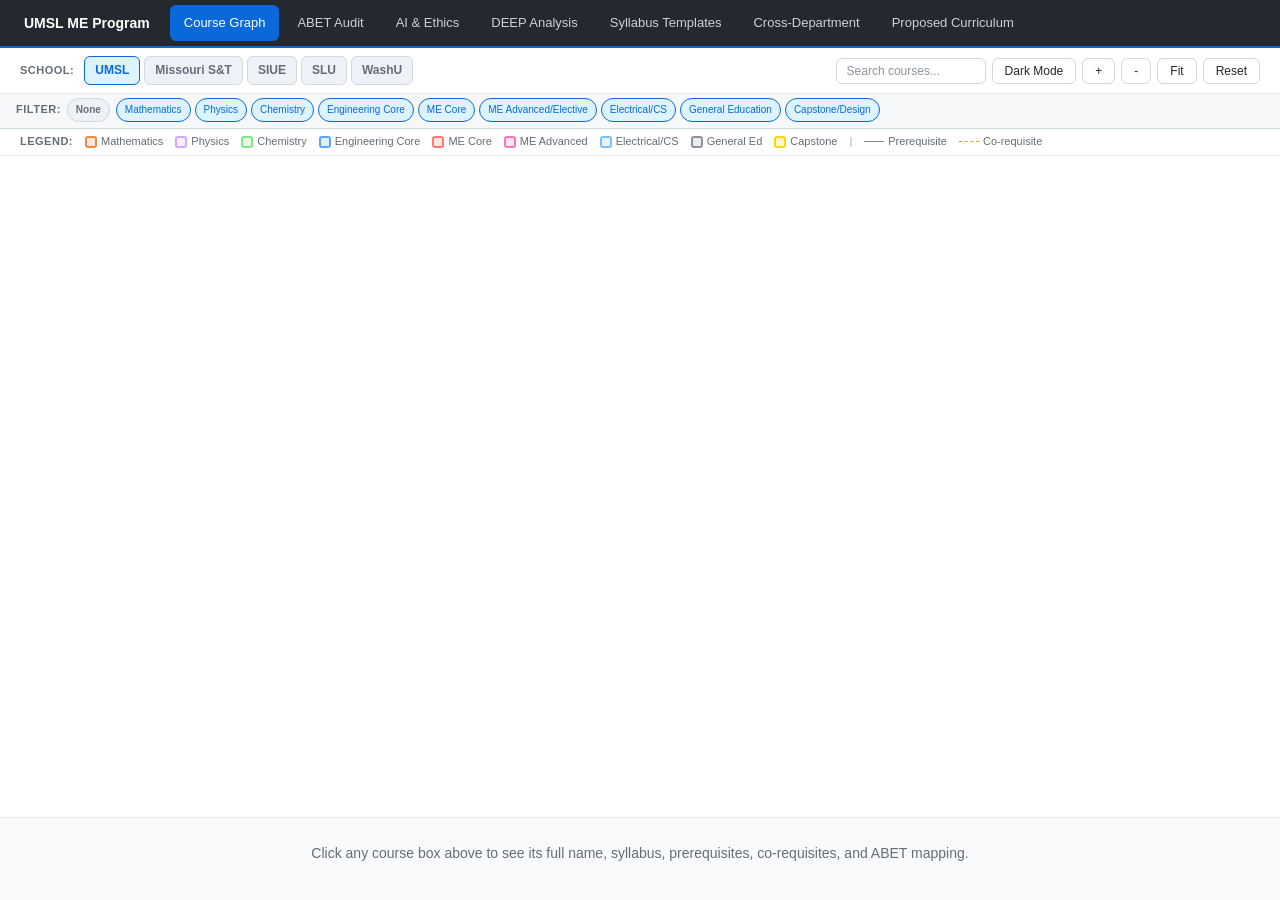
==== index.html @ 7958ac6a "Remove unused Gap filter chip from Course Graph The "Gap (Missing at UMSL)" category was defined in " ====
<!DOCTYPE html>
<html lang="en" class="light">
<head>
    <meta charset="UTF-8">
    <meta name="viewport" content="width=device-width, initial-scale=1.0">
    <title>ME Program Course Graph - UMSL Benchmarking</title>
    <link rel="stylesheet" href="nav.css">
    <script src="https://d3js.org/d3.v7.min.js"></script>
    <script src="nav.js"></script>
    <style>
        * { margin: 0; padding: 0; box-sizing: border-box; }
        body {
            font-family: -apple-system, BlinkMacSystemFont, 'Segoe UI', Roboto, sans-serif;
            background: #0f1117;
            color: #e1e4e8;
            overflow: hidden;
        }
        #app {
            display: flex;
            flex-direction: column;
            height: calc(100vh - 48px);
        }
        #toolbar {
            display: flex;
            align-items: center;
            gap: 12px;
            padding: 8px 20px;
            background: #ffffff;
            border-bottom: 1px solid #e5e7eb;
            flex-wrap: wrap;
            min-height: 44px;
        }
        #toolbar h3 {
            font-size: 11px;
            text-transform: uppercase;
            color: #656d76;
            letter-spacing: 0.5px;
            margin: 0;
        }
        #sidebar { display: none; }
        #sidebar h1 { display: none; }
        .sidebar-section { display: none; }
        .sidebar-section h3 {
            font-size: 12px;
            text-transform: uppercase;
            color: #8b949e;
            margin-bottom: 8px;
            letter-spacing: 0.5px;
        }
        .school-tabs {
            display: flex;
            gap: 4px;
            flex-wrap: wrap;
        }
        .school-tab {
            padding: 4px 10px;
            border-radius: 6px;
            cursor: pointer;
            font-size: 12px;
            font-weight: 600;
            border: 1px solid #d1d9e0;
            background: #ffffff;
            color: #656d76;
            transition: all 0.2s;
        }
        .school-tab:hover { border-color: #0969da; color: #1f2328; }
        .school-tab.active { background: #ddf4ff; border-color: #0969da; color: #0969da; }
        .legend-item {
            display: flex;
            align-items: center;
            gap: 8px;
            margin-bottom: 6px;
            font-size: 13px;
        }
        .legend-color {
            width: 14px;
            height: 14px;
            border-radius: 3px;
            flex-shrink: 0;
        }
        #course-detail {
            padding: 24px 32px;
            background: #f9fafb;
            border-top: 1px solid #e5e7eb;
            overflow-y: auto;
            max-height: 45vh;
            min-height: 0;
            transition: min-height 0.3s;
        }
        #course-detail.has-content {
            min-height: 200px;
            background: #ffffff;
            border-top: 2px solid #0969da;
        }
        #course-detail h2 {
            font-size: 20px;
            color: #0969da;
            margin-bottom: 4px;
        }
        #course-detail .course-title {
            font-size: 15px;
            color: #1f2328;
            margin-bottom: 12px;
        }
        .detail-label {
            font-size: 11px;
            text-transform: uppercase;
            color: #656d76;
            letter-spacing: 0.5px;
            margin-top: 12px;
            margin-bottom: 4px;
            font-weight: 600;
        }
        .detail-value {
            font-size: 13px;
            color: #1f2328;
        }
        .equiv-chip {
            display: inline-block;
            padding: 3px 8px;
            border-radius: 12px;
            font-size: 11px;
            margin: 2px;
            font-weight: 600;
        }
        .equiv-sandt { background: #1f6feb30; color: #58a6ff; border: 1px solid #1f6feb50; }
        .equiv-siue { background: #2ea04330; color: #3fb950; border: 1px solid #2ea04350; }
        .equiv-slu { background: #a371f730; color: #bc8cff; border: 1px solid #a371f750; }
        .equiv-washu { background: #e8580530; color: #b8430a; border: 1px solid #e8580550; }
        .gap-badge {
            display: inline-block;
            padding: 3px 8px;
            border-radius: 12px;
            font-size: 11px;
            font-weight: 600;
            background: #da363430; color: #f85149; border: 1px solid #da363450;
            margin: 2px;
        }
        #graph-container {
            flex: 1;
            position: relative;
            min-height: 300px;
        }
        svg { width: 100%; height: 100%; }
        .node rect {
            rx: 6;
            ry: 6;
            stroke-width: 2;
            cursor: pointer;
            transition: filter 0.2s;
        }
        .node:hover rect { filter: brightness(1.3); }
        .node.highlighted rect { filter: brightness(1.5); stroke-width: 3; }
        .node.dimmed { opacity: 0.15; }
        .node text {
            font-size: 10px;
            fill: #e1e4e8;
            pointer-events: none;
            font-weight: 600;
        }
        .node .course-name {
            font-size: 8px;
            fill: #8b949e;
            font-weight: 400;
        }
        .link {
            fill: none;
            stroke-width: 1;
            opacity: 0.4;
        }
        .link.highlighted { opacity: 0.9; stroke-width: 2; }
        .link.dimmed { opacity: 0.05; }
        .link.corequisite {
            stroke-dasharray: 6,4;
        }
        marker { fill: #c9d1d9; }
        .year-label {
            font-size: 14px;
            fill: #8b949e;
            font-weight: 700;
            text-transform: uppercase;
            letter-spacing: 1px;
        }
        .semester-label {
            font-size: 11px;
            fill: #6e7681;
            font-weight: 600;
        }
        .controls {
            position: absolute;
            top: 12px;
            right: 12px;
            display: flex;
            gap: 8px;
        }
        .ctrl-btn {
            padding: 5px 12px;
            background: #ffffff;
            border: 1px solid #d1d9e0;
            border-radius: 6px;
            color: #24292f;
            cursor: pointer;
            font-size: 12px;
            font-weight: 500;
            transition: all 0.15s;
        }
        .ctrl-btn:hover { border-color: #0969da; color: #0969da; background: #f6f8fa; }

        /* Light theme */
        body.light { background: #ffffff; color: #1f2328; }
        body.light #sidebar { background: #f6f8fa; border-right-color: #d1d9e0; }
        body.light #sidebar h1 { background: #eef1f5; border-bottom-color: #d1d9e0; }
        body.light .sidebar-section { border-bottom-color: #d1d9e0; }
        body.light .sidebar-section h3 { color: #656d76; }
        body.light .school-tab { background: #eef1f5; border-color: #d1d9e0; color: #656d76; }
        body.light .school-tab.active { background: #ddf4ff; border-color: #0969da; color: #0969da; }
        body.light .filter-chip { background: #eef1f5; border-color: #d1d9e0; color: #656d76; }
        body.light .filter-chip.active { background: #ddf4ff; border-color: #0969da; color: #0969da; }
        body.light #search-input { background: #ffffff; border-color: #d1d9e0; color: #1f2328; }
        body.light .ctrl-btn { background: #ffffff; border-color: #d1d9e0; color: #24292f; }
        body.light .legend-item { color: #1f2328; }
        body.light #course-detail h2 { color: #0969da; }
        body.light .detail-value { color: #1f2328; }
        body.light .detail-label { color: #656d76; }
        body.light #graph-container { background: #ffffff; }
        body.light .node text { fill: #1f2328; }
        body.light .node .course-name { fill: #656d76; }
        body.light .year-label { fill: #656d76; }
        body.light .semester-label { fill: #8c959f; }
        .filter-chips {
            display: flex;
            flex-wrap: wrap;
            gap: 4px;
        }
        .filter-chip {
            padding: 3px 8px;
            border-radius: 12px;
            font-size: 10px;
            cursor: pointer;
            border: 1px solid #d1d9e0;
            background: #ffffff;
            color: #656d76;
            transition: all 0.2s;
        }
        .filter-chip:hover { border-color: #0969da; }
        .filter-chip.active { background: #ddf4ff; border-color: #0969da; color: #0969da; }
        .stats-bar {
            display: flex;
            gap: 12px;
            font-size: 12px;
            color: #656d76;
        }
        .stats-bar span { color: #0969da; font-weight: 600; }
        #search-input {
            padding: 5px 10px;
            background: #ffffff;
            border: 1px solid #d1d9e0;
            border-radius: 6px;
            color: #1f2328;
            font-size: 12px;
            outline: none;
        }
        #search-input:focus { border-color: #0969da; }
        #search-input::placeholder { color: #8c959f; }
        .no-select { user-select: none; }
    </style>
</head>
<body class="light">
<script>createNav('graph');</script>
<div id="app">
    <!-- Toolbar row 1: School selector + stats + controls -->
    <div id="toolbar" style="justify-content:space-between;">
        <div style="display:flex; align-items:center; gap:10px;">
            <h3>School:</h3>
            <div class="school-tabs" id="school-tabs">
                <div class="school-tab active" data-school="umsl">UMSL</div>
                <div class="school-tab" data-school="mst">Missouri S&T</div>
                <div class="school-tab" data-school="siue">SIUE</div>
                <div class="school-tab" data-school="slu">SLU</div>
                <div class="school-tab" data-school="washu">WashU</div>
            </div>
            <div class="stats-bar" id="stats-bar" style="margin-left:8px;"></div>
        </div>
        <div style="display:flex; align-items:center; gap:6px;">
            <input type="text" id="search-input" placeholder="Search courses..." style="width:150px;">
            <button class="ctrl-btn" id="btn-theme">Dark Mode</button>
            <button class="ctrl-btn" id="btn-zoom-in">+</button>
            <button class="ctrl-btn" id="btn-zoom-out">-</button>
            <button class="ctrl-btn" id="btn-fit">Fit</button>
            <button class="ctrl-btn" id="btn-reset">Reset</button>
        </div>
    </div>
    <!-- Toolbar row 2: Filters -->
    <div id="toolbar-filters" style="display:flex; align-items:center; gap:6px; padding:4px 16px 6px; background:#f6f8fa; border-bottom:1px solid #d1d9e0; flex-wrap:wrap;">
        <h3 style="font-size:11px; text-transform:uppercase; color:#656d76; letter-spacing:0.5px; margin:0;">Filter:</h3>
        <div class="filter-chip" id="btn-toggle-filters" style="font-weight:700; cursor:pointer;">All</div>
        <div class="filter-chips" id="filter-chips"></div>
    </div>
    <!-- Color Legend -->
    <div id="color-legend" style="display:flex; align-items:center; gap:12px; padding:4px 20px; background:#ffffff; border-bottom:1px solid #e5e7eb; flex-wrap:wrap; font-size:11px; color:#656d76;">
        <span style="font-weight:600; text-transform:uppercase; letter-spacing:0.5px;">Legend:</span>
        <span style="display:flex; align-items:center; gap:4px;"><span style="width:12px; height:12px; border-radius:3px; background:#f0883e30; border:2px solid #f0883e;"></span> Mathematics</span>
        <span style="display:flex; align-items:center; gap:4px;"><span style="width:12px; height:12px; border-radius:3px; background:#d2a8ff30; border:2px solid #d2a8ff;"></span> Physics</span>
        <span style="display:flex; align-items:center; gap:4px;"><span style="width:12px; height:12px; border-radius:3px; background:#7ee78730; border:2px solid #7ee787;"></span> Chemistry</span>
        <span style="display:flex; align-items:center; gap:4px;"><span style="width:12px; height:12px; border-radius:3px; background:#58a6ff30; border:2px solid #58a6ff;"></span> Engineering Core</span>
        <span style="display:flex; align-items:center; gap:4px;"><span style="width:12px; height:12px; border-radius:3px; background:#ff7b7230; border:2px solid #ff7b72;"></span> ME Core</span>
        <span style="display:flex; align-items:center; gap:4px;"><span style="width:12px; height:12px; border-radius:3px; background:#f778ba30; border:2px solid #f778ba;"></span> ME Advanced</span>
        <span style="display:flex; align-items:center; gap:4px;"><span style="width:12px; height:12px; border-radius:3px; background:#79c0ff30; border:2px solid #79c0ff;"></span> Electrical/CS</span>
        <span style="display:flex; align-items:center; gap:4px;"><span style="width:12px; height:12px; border-radius:3px; background:#8b949e30; border:2px solid #8b949e;"></span> General Ed</span>
        <span style="display:flex; align-items:center; gap:4px;"><span style="width:12px; height:12px; border-radius:3px; background:#ffd70030; border:2px solid #ffd700;"></span> Capstone</span>
        <span style="color:#aaa;">|</span>
        <span style="display:flex; align-items:center; gap:4px;"><span style="width:20px; height:0; border-top:1.5px solid #888;"></span> Prerequisite</span>
        <span style="display:flex; align-items:center; gap:4px;"><span style="width:20px; height:0; border-top:1.5px dashed #d4a017;"></span> Co-requisite</span>
    </div>
    <!-- Graph area -->
    <div id="graph-container">
        <svg id="graph"></svg>
    </div>
    <!-- Course detail panel (below graph) -->
    <div id="course-detail">
        <p style="color:#656d76; font-size:14px; text-align:center;">Click any course box above to see its full name, syllabus, prerequisites, co-requisites, and ABET mapping.</p>
    </div>
</div>
<!-- Hidden elements for JS compatibility -->
<div id="sidebar" style="display:none;"><div id="legend"></div></div>

<script>
// ============================================================
// DATA: All four school curricula
// ============================================================

const CATEGORIES = {
    math: { label: "Mathematics", color: "#f0883e" },
    physics: { label: "Physics", color: "#d2a8ff" },
    chemistry: { label: "Chemistry", color: "#7ee787" },
    engr_core: { label: "Engineering Core", color: "#58a6ff" },
    me_core: { label: "ME Core", color: "#ff7b72" },
    me_advanced: { label: "ME Advanced/Elective", color: "#f778ba" },
    electrical: { label: "Electrical/CS", color: "#79c0ff" },
    gen_ed: { label: "General Education", color: "#8b949e" },
    capstone: { label: "Capstone/Design", color: "#ffd700" },
};

const schools = {
    umsl: {
        name: "UMSL",
        fullName: "University of Missouri - St. Louis",
        totalCredits: 125,
        courses: [
            // Year 1 Fall
            { id: "ENGL1100", label: "ENGL 1100", name: "First-Year Writing", credits: 3, cat: "gen_ed", sem: 1, prereqs: [], coreqs: [] },
            { id: "ENGR1414", label: "ENGR 1414", name: "Elementary Engineering Design", credits: 2, cat: "engr_core", sem: 1, prereqs: [], coreqs: [] },
            { id: "MATH1800", label: "MATH 1800", name: "Calculus I", credits: 5, cat: "math", sem: 1, prereqs: [], coreqs: [] },
            { id: "CHEM_ENG", label: "CHEM", name: "General Chemistry for Engineering", credits: 4, cat: "chemistry", sem: 1, prereqs: [], coreqs: [] },
            { id: "INTDSC1003", label: "INTDSC 1003", name: "First Year Experience", credits: 1, cat: "gen_ed", sem: 1, prereqs: [], coreqs: [] },
            // Year 1 Spring
            { id: "MATH1900", label: "MATH 1900", name: "Calculus II", credits: 5, cat: "math", sem: 2, prereqs: ["MATH1800"], coreqs: [] },
            { id: "MENG1204", label: "MENG 1204", name: "ME 3D Design (CAD)", credits: 2, cat: "me_core", sem: 2, prereqs: [], coreqs: [] },
            { id: "PHYS2111", label: "PHYS 2111/L", name: "Physics I: Mechanics & Heat", credits: 5, cat: "physics", sem: 2, prereqs: ["MATH1800"], coreqs: [] },
            { id: "GE_HIST", label: "Core Hist/Gov", name: "American History & Government", credits: 3, cat: "gen_ed", sem: 2, prereqs: [], coreqs: [] },
            // Year 2 Fall
            { id: "EENG2310", label: "EENG 2310", name: "Circuit Analysis I", credits: 3, cat: "electrical", sem: 3, prereqs: ["PHYS2112","MATH2000"], coreqs: [] },
            { id: "ENGR2310", label: "ENGR 2310", name: "Statics", credits: 3, cat: "engr_core", sem: 3, prereqs: ["MATH1900","PHYS2111"], coreqs: [] },
            { id: "MATH2000", label: "MATH 2000", name: "Calculus III", credits: 5, cat: "math", sem: 3, prereqs: ["MATH1900"], coreqs: [] },
            { id: "PHYS2112", label: "PHYS 2112/L", name: "Physics II: E&M, Optics", credits: 5, cat: "physics", sem: 3, prereqs: ["PHYS2111","MATH1900"], coreqs: [] },
            // Year 2 Spring
            { id: "ENGR2320", label: "ENGR 2320", name: "Dynamics", credits: 3, cat: "engr_core", sem: 4, prereqs: ["ENGR2310"], coreqs: ["MATH2000"] },
            { id: "ENGR2332", label: "ENGR 2332", name: "Mechanics of Materials", credits: 3, cat: "engr_core", sem: 4, prereqs: ["ENGR2310"], coreqs: [] },
            { id: "ENGR2330", label: "ENGR 2330", name: "Intro to Thermodynamics", credits: 3, cat: "engr_core", sem: 4, prereqs: ["MATH1900","PHYS2112"], coreqs: [] },
            { id: "CMPSCI1250", label: "CMP SCI 1250", name: "Intro to Computing", credits: 3, cat: "electrical", sem: 4, prereqs: [], coreqs: [] },
            { id: "MATH2020", label: "MATH 2020", name: "Differential Equations", credits: 3, cat: "math", sem: 4, prereqs: ["MATH2000"], coreqs: [] },
            // Year 3 Fall
            { id: "MENG3370", label: "MENG 3370/L", name: "Fluid Mechanics + Lab", credits: 4, cat: "me_core", sem: 5, prereqs: ["MATH2020","ENGR2320","ENGR2330"], coreqs: [] },
            { id: "MENG3330", label: "MENG 3330", name: "Instrumentation & Measurement", credits: 3, cat: "me_core", sem: 5, prereqs: ["EENG2310"], coreqs: [] },
            { id: "ENGR3300", label: "ENGR 3300", name: "Applied Thermodynamics", credits: 3, cat: "me_core", sem: 5, prereqs: ["ENGR2330"], coreqs: [] },
            { id: "ENGL3130", label: "ENGL 3130", name: "Technical Writing", credits: 3, cat: "gen_ed", sem: 5, prereqs: ["ENGL1100"], coreqs: [] },
            { id: "PHIL2259", label: "PHIL 2259", name: "Engineering Ethics", credits: 3, cat: "gen_ed", sem: 5, prereqs: [], coreqs: [] },
            // Year 3 Spring
            { id: "MENG3340", label: "MENG 3340", name: "Properties of Material & Testing", credits: 3, cat: "me_core", sem: 6, prereqs: ["ENGR2332"], coreqs: [] },
            { id: "MENG3350", label: "MENG 3350/L", name: "System Dynamics & Control + Lab", credits: 4, cat: "me_core", sem: 6, prereqs: ["MATH2020","ENGR2320","CMPSCI1250"], coreqs: [] },
            { id: "MENG3360", label: "MENG 3360", name: "Machine Design & Manufacturing", credits: 3, cat: "me_core", sem: 6, prereqs: ["ENGR2332"], coreqs: ["MENG3340"] },
            { id: "MENG3380", label: "MENG 3380/L", name: "Heat Transfer + Lab", credits: 4, cat: "me_core", sem: 6, prereqs: ["MATH2020","MENG3370"], coreqs: [] },
            { id: "MENG3390", label: "MENG 3390", name: "Product Dev. & Prototyping Lab", credits: 1, cat: "me_core", sem: 6, prereqs: ["ENGR2332"], coreqs: [] },
            { id: "GE_SS1", label: "Explore SS", name: "Social Sciences (Global)", credits: 3, cat: "gen_ed", sem: 6, prereqs: [], coreqs: [] },
            // Year 4 Fall
            { id: "MENG4440", label: "MENG 4440", name: "Intro to Composite Materials", credits: 3, cat: "me_advanced", sem: 7, prereqs: ["MENG3340"], coreqs: [] },
            { id: "MENG4980", label: "MENG 4980", name: "Senior Design I (Capstone)", credits: 2, cat: "capstone", sem: 7, prereqs: ["MENG3360","MENG3380"], coreqs: [] },
            { id: "ENGR4400", label: "ENGR 4400", name: "FE Exam Review", credits: 1, cat: "engr_core", sem: 7, prereqs: [], coreqs: [] },
            { id: "ENGR2022", label: "ENGR 2022", name: "Engineering Economics & PM", credits: 3, cat: "engr_core", sem: 7, prereqs: [], coreqs: [] },
            { id: "GE_HFA1", label: "Explore HFA", name: "Humanities & Fine Arts", credits: 3, cat: "gen_ed", sem: 7, prereqs: [], coreqs: [] },
            { id: "GE_COMM", label: "Core Comm", name: "Communication Proficiency", credits: 3, cat: "gen_ed", sem: 7, prereqs: [], coreqs: [] },
            // Year 4 Spring
            { id: "MENG4990", label: "MENG 4990", name: "Senior Design II (Capstone)", credits: 2, cat: "capstone", sem: 8, prereqs: ["MENG4980"], coreqs: [] },
            { id: "MENG4490", label: "MENG 4490", name: "Advanced Manufacturing", credits: 3, cat: "me_advanced", sem: 8, prereqs: ["MENG3390"], coreqs: [] },
            { id: "MENG4450", label: "MENG 4450", name: "Computational Fluid Dynamics", credits: 3, cat: "me_advanced", sem: 8, prereqs: ["MENG3370","MENG3380"], coreqs: [] },
            { id: "MENG4460", label: "MENG 4460", name: "Renewable Energy Systems Lab", credits: 1, cat: "me_advanced", sem: 8, prereqs: ["MENG3370"], coreqs: [] },
            { id: "GE_SS2", label: "Explore SS", name: "Social Sciences", credits: 3, cat: "gen_ed", sem: 8, prereqs: [], coreqs: [] },
            { id: "GE_HFA2", label: "Explore HFA", name: "Humanities & Fine Arts", credits: 3, cat: "gen_ed", sem: 8, prereqs: [], coreqs: [] },
            // Stats elective
            { id: "MATH1320", label: "MATH 1320", name: "Intro to Probability & Statistics", credits: 3, cat: "math", sem: 3, prereqs: [], coreqs: [] },
        ],
        equivalents: {}
    },
    mst: {
        name: "Missouri S&T",
        fullName: "Missouri University of Science and Technology",
        totalCredits: 128,
        courses: [
            // Year 1 Fall
            { id: "FRENG1100", label: "FR ENG 1100", name: "Freshman Engineering", credits: 1, cat: "engr_core", sem: 1, prereqs: [], coreqs: [] },
            { id: "CHEM1305", label: "CHEM 1305", name: "General Chemistry", credits: 4, cat: "chemistry", sem: 1, prereqs: [], coreqs: [] },
            { id: "ENGLISH1120", label: "ENGLISH 1120", name: "Composition I", credits: 3, cat: "gen_ed", sem: 1, prereqs: [], coreqs: [] },
            { id: "HIST_SS", label: "HIST/POLSCI", name: "History or Pol Sci", credits: 3, cat: "gen_ed", sem: 1, prereqs: [], coreqs: [] },
            { id: "MATH1214", label: "MATH 1214", name: "Calculus I", credits: 4, cat: "math", sem: 1, prereqs: [], coreqs: [] },
            { id: "GE_ELEC1", label: "Gen Ed", name: "General Education Elective", credits: 3, cat: "gen_ed", sem: 1, prereqs: [], coreqs: [] },
            // Year 1 Spring
            { id: "ME1720", label: "MECH ENG 1720", name: "Intro to Engineering Design", credits: 3, cat: "engr_core", sem: 2, prereqs: [], coreqs: [] },
            { id: "PHYS1135", label: "PHYSICS 1135", name: "Engineering Physics I", credits: 4, cat: "physics", sem: 2, prereqs: ["MATH1214"], coreqs: [] },
            { id: "MATH1215", label: "MATH 1215", name: "Calculus II", credits: 4, cat: "math", sem: 2, prereqs: ["MATH1214"], coreqs: [] },
            { id: "CHEM1319", label: "CHEM 1319", name: "Engineering Chemistry Lab", credits: 1, cat: "chemistry", sem: 2, prereqs: ["CHEM1305"], coreqs: [] },
            { id: "GE_ELEC2", label: "Gen Ed", name: "General Education Elective", credits: 3, cat: "gen_ed", sem: 2, prereqs: [], coreqs: [] },
            // Year 2 Fall
            { id: "MATH2222", label: "MATH 2222", name: "Calculus III", credits: 4, cat: "math", sem: 3, prereqs: ["MATH1215"], coreqs: [] },
            { id: "CIVENG2200", label: "CIV ENG 2200", name: "Statics", credits: 3, cat: "engr_core", sem: 3, prereqs: ["PHYS1135"], coreqs: ["MATH2222"] },
            { id: "PHYS2135", label: "PHYSICS 2135", name: "Engineering Physics II", credits: 4, cat: "physics", sem: 3, prereqs: ["PHYS1135","MATH1215"], coreqs: [] },
            { id: "ME2653", label: "MECH ENG 2653", name: "Intro to Manufacturing", credits: 3, cat: "me_core", sem: 3, prereqs: ["ME1720","PHYS1135"], coreqs: ["ME1761"] },
            { id: "ME1761", label: "MECH ENG 1761", name: "Intro to CAD", credits: 1, cat: "me_core", sem: 3, prereqs: ["ME1720","MATH1214"], coreqs: [] },
            // Year 2 Spring
            { id: "ME2761", label: "MECH ENG 2761", name: "Intro to Mechanical Design", credits: 2, cat: "me_core", sem: 4, prereqs: ["ME1720","ME1761","ME2653"], coreqs: ["CIVENG2200"] },
            { id: "ME2519", label: "MECH ENG 2519", name: "Thermodynamics", credits: 3, cat: "me_core", sem: 4, prereqs: ["MATH1214","MATH1215","MATH2222","PHYS1135"], coreqs: [] },
            { id: "ME2360", label: "MECH ENG 2360", name: "Dynamics", credits: 3, cat: "engr_core", sem: 4, prereqs: ["CIVENG2200","MATH2222"], coreqs: [] },
            { id: "MATH3304", label: "MATH 3304", name: "Differential Equations", credits: 3, cat: "math", sem: 4, prereqs: ["MATH2222"], coreqs: [] },
            { id: "METENG2110", label: "MET ENG 2110", name: "Materials Science", credits: 3, cat: "me_core", sem: 4, prereqs: ["CHEM1305","PHYS1135"], coreqs: [] },
            { id: "PROG_ELEC", label: "CS Elective", name: "Programming Elective", credits: 3, cat: "electrical", sem: 4, prereqs: [], coreqs: [] },
            // Year 3 Fall
            { id: "ME3313", label: "MECH ENG 3313", name: "Machine Dynamics", credits: 3, cat: "me_core", sem: 5, prereqs: ["PROG_ELEC","ME2360"], coreqs: [] },
            { id: "ME3521", label: "MECH ENG 3521", name: "Applied Thermodynamics", credits: 3, cat: "me_core", sem: 5, prereqs: ["ME2519"], coreqs: [] },
            { id: "ELECENG2800", label: "ELEC ENG 2800", name: "Electrical Circuits", credits: 3, cat: "electrical", sem: 5, prereqs: ["PHYS2135","MATH2222"], coreqs: [] },
            { id: "CIVENG2210", label: "CIV ENG 2210", name: "Stress Analysis", credits: 3, cat: "engr_core", sem: 5, prereqs: ["CIVENG2200","MATH2222"], coreqs: [] },
            { id: "CIVENG2211", label: "CIV ENG 2211", name: "Stress Analysis Lab", credits: 1, cat: "engr_core", sem: 5, prereqs: ["CIVENG2200"], coreqs: ["CIVENG2210"] },
            { id: "ADV_MATH", label: "Adv Math/Stat", name: "Advanced Math/Stat Elective", credits: 3, cat: "math", sem: 5, prereqs: [], coreqs: [] },
            // Year 3 Spring
            { id: "ME3411", label: "MECH ENG 3411", name: "Modeling & Analysis Dynamic Systems", credits: 3, cat: "me_core", sem: 6, prereqs: ["PROG_ELEC","ME2360","MATH3304","PHYS2135"], coreqs: [] },
            { id: "ME3131", label: "MECH ENG 3131", name: "Thermofluid Mechanics I", credits: 3, cat: "me_core", sem: 6, prereqs: ["ME2519"], coreqs: [] },
            { id: "ME4840", label: "MECH ENG 4840", name: "Mechanical Instrumentation", credits: 2, cat: "me_core", sem: 6, prereqs: ["MATH3304","ME2519","PHYS2135"], coreqs: [] },
            { id: "ME3708", label: "MECH ENG 3708", name: "Machine Design I", credits: 3, cat: "me_core", sem: 6, prereqs: ["ME2653","METENG2110","CIVENG2210"], coreqs: ["ME2761"] },
            { id: "ME3525", label: "MECH ENG 3525", name: "Heat Transfer", credits: 3, cat: "me_core", sem: 6, prereqs: ["PROG_ELEC","MATH3304","ME2519"], coreqs: [] },
            { id: "COMM_ELEC", label: "Comm Elective", name: "Communication Elective", credits: 3, cat: "gen_ed", sem: 6, prereqs: [], coreqs: [] },
            // Year 4 Fall
            { id: "ME4842", label: "MECH ENG 4842", name: "ME Systems Lab", credits: 2, cat: "me_core", sem: 7, prereqs: ["ME4840","ME3521","ME3131","ME3525","ME3313"], coreqs: [] },
            { id: "ME4479", label: "MECH ENG 4479", name: "Automatic Control", credits: 3, cat: "me_core", sem: 7, prereqs: ["ME3411"], coreqs: [] },
            { id: "ME4761", label: "MECH ENG 4761", name: "Engineering Design (Capstone)", credits: 3, cat: "capstone", sem: 7, prereqs: [], coreqs: ["ME3708","ME3525","ME3131","ME4479"] },
            { id: "TECH_ELEC1", label: "Tech Elec", name: "ME Technical Elective", credits: 3, cat: "me_advanced", sem: 7, prereqs: [], coreqs: [] },
            { id: "TECH_ELEC2", label: "Tech Elec", name: "Technical Elective", credits: 3, cat: "me_advanced", sem: 7, prereqs: [], coreqs: [] },
            { id: "GE_ELEC3", label: "Gen Ed", name: "General Education Elective", credits: 3, cat: "gen_ed", sem: 7, prereqs: [], coreqs: [] },
            // Year 4 Spring
            { id: "ENGMGT1100", label: "ENG MGT 1100", name: "Practical Concepts for Mgrs", credits: 1, cat: "engr_core", sem: 8, prereqs: [], coreqs: [] },
            { id: "ENGMGT1210", label: "ENG MGT 1210", name: "Engineering Management", credits: 2, cat: "engr_core", sem: 8, prereqs: [], coreqs: [] },
            { id: "ME4480", label: "MECH ENG 4480", name: "Control System Lab", credits: 1, cat: "me_core", sem: 8, prereqs: [], coreqs: ["ME4479"] },
            { id: "TECH_ELEC3", label: "5000-level Elec", name: "5000-level ME Elective", credits: 3, cat: "me_advanced", sem: 8, prereqs: [], coreqs: [] },
            { id: "BREADTH_ELEC", label: "Breadth Elec", name: "Breadth Elective", credits: 3, cat: "gen_ed", sem: 8, prereqs: [], coreqs: [] },
            { id: "GE_ELEC4", label: "Gen Ed", name: "General Education Elective", credits: 3, cat: "gen_ed", sem: 8, prereqs: [], coreqs: [] },
        ],
        equivalents: {}
    },
    siue: {
        name: "SIUE",
        fullName: "Southern Illinois University Edwardsville",
        totalCredits: 129,
        courses: [
            // Year 1 Fall
            { id: "IE106", label: "IE 106", name: "Engineering Problem Solving", credits: 3, cat: "engr_core", sem: 1, prereqs: [], coreqs: [] },
            { id: "CHEM131", label: "CHEM 131/135", name: "Engineering Chemistry + Lab", credits: 4, cat: "chemistry", sem: 1, prereqs: [], coreqs: [] },
            { id: "ENG101", label: "ENG 101", name: "English Composition I", credits: 3, cat: "gen_ed", sem: 1, prereqs: [], coreqs: [] },
            { id: "MATH150", label: "MATH 150", name: "Calculus I", credits: 5, cat: "math", sem: 1, prereqs: [], coreqs: [] },
            { id: "FST101", label: "FST 101", name: "Succeeding at SIUE", credits: 1, cat: "gen_ed", sem: 1, prereqs: [], coreqs: [] },
            // Year 1 Spring
            { id: "ENG102", label: "ENG 102", name: "English Composition II", credits: 3, cat: "gen_ed", sem: 2, prereqs: ["ENG101"], coreqs: [] },
            { id: "ACS103", label: "ACS 103", name: "Interpersonal Communications", credits: 3, cat: "gen_ed", sem: 2, prereqs: [], coreqs: [] },
            { id: "MATH152", label: "MATH 152", name: "Calculus II", credits: 5, cat: "math", sem: 2, prereqs: ["MATH150"], coreqs: [] },
            { id: "PHYS141", label: "PHYS 141/151L", name: "Physics I + Lab", credits: 4, cat: "physics", sem: 2, prereqs: ["MATH150"], coreqs: [] },
            // Year 2 Fall
            { id: "CE204", label: "CE 204", name: "Engineering Graphics & CAD", credits: 3, cat: "engr_core", sem: 3, prereqs: ["IE106"], coreqs: [] },
            { id: "CE240", label: "CE 240", name: "Statics", credits: 3, cat: "engr_core", sem: 3, prereqs: ["PHYS141","MATH152"], coreqs: [] },
            { id: "MATH250", label: "MATH 250", name: "Calculus III", credits: 4, cat: "math", sem: 3, prereqs: ["MATH152"], coreqs: [] },
            { id: "PHYS142", label: "PHYS 142/152L", name: "Physics II + Lab", credits: 4, cat: "physics", sem: 3, prereqs: ["PHYS141","MATH152"], coreqs: [] },
            // Year 2 Spring
            { id: "ME262", label: "ME 262", name: "Dynamics", credits: 3, cat: "engr_core", sem: 4, prereqs: ["CE240","MATH250"], coreqs: [] },
            { id: "CE242", label: "CE 242", name: "Mechanics of Solids", credits: 3, cat: "engr_core", sem: 4, prereqs: ["CE240","MATH250"], coreqs: [] },
            { id: "ECE210", label: "ECE 210", name: "Electrical Circuits", credits: 3, cat: "electrical", sem: 4, prereqs: ["PHYS142","MATH250"], coreqs: [] },
            { id: "ECON111", label: "ECON 111", name: "Principles of Macroeconomics", credits: 3, cat: "gen_ed", sem: 4, prereqs: [], coreqs: [] },
            { id: "MATH305", label: "MATH 305", name: "Differential Equations I", credits: 3, cat: "math", sem: 4, prereqs: ["MATH250"], coreqs: [] },
            { id: "CS145", label: "CS 145", name: "Intro to Computing for Engineers", credits: 3, cat: "electrical", sem: 4, prereqs: ["MATH150"], coreqs: [] },
            // Year 3 Fall
            { id: "ME310", label: "ME 310", name: "Thermodynamics I", credits: 3, cat: "me_core", sem: 5, prereqs: ["PHYS141","MATH250"], coreqs: [] },
            { id: "ME315", label: "ME 315", name: "Fluid Mechanics", credits: 3, cat: "me_core", sem: 5, prereqs: ["CE240","MATH305"], coreqs: [] },
            { id: "ME350", label: "ME 350", name: "Dynamics of Mechanisms", credits: 3, cat: "me_core", sem: 5, prereqs: ["ME262","MATH305"], coreqs: [] },
            { id: "ME354", label: "ME 354", name: "Numerical Simulation", credits: 1, cat: "me_core", sem: 5, prereqs: ["CS145","MATH305"], coreqs: [] },
            { id: "ME370", label: "ME 370", name: "Materials Engineering", credits: 3, cat: "me_core", sem: 5, prereqs: ["CHEM131","PHYS141"], coreqs: [] },
            { id: "GE_FPA", label: "Fine Arts", name: "Fine & Performing Arts", credits: 3, cat: "gen_ed", sem: 5, prereqs: [], coreqs: [] },
            // Year 3 Spring
            { id: "ME312", label: "ME 312", name: "Thermodynamics II", credits: 3, cat: "me_core", sem: 6, prereqs: ["ME310"], coreqs: [] },
            { id: "ME356", label: "ME 356", name: "Dynamic Systems Modeling", credits: 3, cat: "me_core", sem: 6, prereqs: ["ME262","ECE210","MATH305"], coreqs: [] },
            { id: "ME380", label: "ME 380/380L", name: "Design of Machine Elements + Lab", credits: 4, cat: "me_core", sem: 6, prereqs: ["CE242","ME370"], coreqs: [] },
            { id: "PHIL323", label: "PHIL 323", name: "Engineering Ethics", credits: 3, cat: "gen_ed", sem: 6, prereqs: [], coreqs: [] },
            { id: "STAT380", label: "STAT 380", name: "Statistics for Applications", credits: 3, cat: "math", sem: 6, prereqs: ["MATH152"], coreqs: [] },
            // Year 4 Fall
            { id: "ME410", label: "ME 410/410L", name: "Heat Transfer + Lab", credits: 4, cat: "me_core", sem: 7, prereqs: ["ME315","MATH305"], coreqs: [] },
            { id: "ME482", label: "ME 482", name: "ME Design I (Capstone)", credits: 3, cat: "capstone", sem: 7, prereqs: ["ME380","ME350","ME315"], coreqs: [] },
            { id: "ME_ELEC1", label: "ME Elective", name: "ME Technical Elective I", credits: 3, cat: "me_advanced", sem: 7, prereqs: [], coreqs: [] },
            { id: "IE345", label: "IE 345", name: "Engineering Economic Analysis", credits: 3, cat: "engr_core", sem: 7, prereqs: [], coreqs: [] },
            { id: "GE_IS", label: "IS/Equity", name: "Interdisciplinary/Equity", credits: 3, cat: "gen_ed", sem: 7, prereqs: [], coreqs: [] },
            // Year 4 Spring
            { id: "ME356L", label: "ME 356L", name: "Dynamic Systems Lab", credits: 1, cat: "me_core", sem: 8, prereqs: ["ME356"], coreqs: [] },
            { id: "ME484", label: "ME 484", name: "ME Design II (Capstone)", credits: 3, cat: "capstone", sem: 8, prereqs: ["ME482"], coreqs: [] },
            { id: "ME_ELEC2", label: "ME Elective", name: "ME Technical Elective II", credits: 3, cat: "me_advanced", sem: 8, prereqs: [], coreqs: [] },
            { id: "ME_ELEC3", label: "ME Elective", name: "ME Technical Elective III", credits: 3, cat: "me_advanced", sem: 8, prereqs: [], coreqs: [] },
            { id: "GE_LIFE", label: "Life Sci", name: "Breadth Life Science", credits: 3, cat: "gen_ed", sem: 8, prereqs: [], coreqs: [] },
            { id: "ENG_ELEC", label: "Eng Elective", name: "Engineering Elective", credits: 3, cat: "me_advanced", sem: 8, prereqs: [], coreqs: [] },
        ],
        equivalents: {}
    },
    slu: {
        name: "SLU",
        fullName: "Saint Louis University",
        totalCredits: 129,
        courses: [
            // Year 1 Fall
            { id: "SE1700", label: "SE 1700/1701", name: "Engineering Fundamentals & Studio", credits: 3, cat: "engr_core", sem: 1, prereqs: [], coreqs: [] },
            { id: "MENG1011", label: "MENG 1011", name: "Prototyping", credits: 1, cat: "me_core", sem: 1, prereqs: [], coreqs: [] },
            { id: "MATH1510", label: "MATH 1510", name: "Calculus I", credits: 4, cat: "math", sem: 1, prereqs: [], coreqs: [] },
            { id: "CHEM1110", label: "CHEM 1110/1115", name: "General Chemistry + Lab", credits: 4, cat: "chemistry", sem: 1, prereqs: [], coreqs: [] },
            { id: "CORE1500", label: "CORE 1500", name: "Theological Foundations", credits: 3, cat: "gen_ed", sem: 1, prereqs: [], coreqs: [] },
            { id: "CORE_EQ", label: "CORE Equity", name: "Equity/Global", credits: 3, cat: "gen_ed", sem: 1, prereqs: [], coreqs: [] },
            // Year 1 Spring
            { id: "MENG1000", label: "MENG 1000", name: "Design Thinking", credits: 3, cat: "me_core", sem: 2, prereqs: [], coreqs: [] },
            { id: "CSCI1060", label: "CSCI 1060", name: "Scientific Programming", credits: 3, cat: "electrical", sem: 2, prereqs: [], coreqs: [] },
            { id: "MATH1520", label: "MATH 1520", name: "Calculus II", credits: 4, cat: "math", sem: 2, prereqs: ["MATH1510"], coreqs: [] },
            { id: "PHYS1610", label: "PHYS 1610/1620", name: "University Physics I + Lab", credits: 4, cat: "physics", sem: 2, prereqs: ["MATH1510"], coreqs: [] },
            { id: "CORE1600", label: "CORE 1600", name: "Philosophical Foundations", credits: 3, cat: "gen_ed", sem: 2, prereqs: [], coreqs: [] },
            // Year 2 Fall
            { id: "ECE1100", label: "ECE 1100", name: "Electrical Engineering 101", credits: 2, cat: "electrical", sem: 3, prereqs: ["PHYS1610"], coreqs: [] },
            { id: "ECE1200", label: "ECE 1200", name: "Computer Engineering 101", credits: 2, cat: "electrical", sem: 3, prereqs: [], coreqs: [] },
            { id: "PHYS1630", label: "PHYS 1630/1640", name: "University Physics II + Lab", credits: 4, cat: "physics", sem: 3, prereqs: ["PHYS1610","MATH1520"], coreqs: [] },
            { id: "MENG2100X", label: "MENG 2100X", name: "Statics", credits: 3, cat: "engr_core", sem: 3, prereqs: ["PHYS1610","MATH1520"], coreqs: [] },
            { id: "MATH2530", label: "MATH 2530", name: "Calculus III", credits: 4, cat: "math", sem: 3, prereqs: ["MATH1520"], coreqs: [] },
            // Year 2 Spring
            { id: "MENG2310", label: "MENG 2310", name: "Thermodynamics", credits: 3, cat: "me_core", sem: 4, prereqs: ["PHYS1610","MATH2530"], coreqs: [] },
            { id: "MENG3105", label: "MENG 3105", name: "Mechanics of Solids", credits: 3, cat: "engr_core", sem: 4, prereqs: ["MENG2100X","MATH2530"], coreqs: [] },
            { id: "MATH3550", label: "MATH 3550", name: "Differential Equations", credits: 3, cat: "math", sem: 4, prereqs: ["MATH2530"], coreqs: [] },
            { id: "MENG2400", label: "MENG 2400", name: "Mechatronics Systems Design", credits: 3, cat: "me_core", sem: 4, prereqs: ["ECE1100","ECE1200"], coreqs: [] },
            { id: "MENG2450", label: "MENG 2450", name: "Engineering Experimentation", credits: 3, cat: "me_core", sem: 4, prereqs: ["PHYS1610"], coreqs: [] },
            { id: "CORE1900", label: "CORE 1900", name: "Social & Behavioral Sciences", credits: 3, cat: "gen_ed", sem: 4, prereqs: [], coreqs: [] },
            // Year 3 Fall
            { id: "MENG3510X", label: "MENG 3510X", name: "Materials Science", credits: 3, cat: "me_core", sem: 5, prereqs: ["CHEM1110","PHYS1610"], coreqs: [] },
            { id: "MENG2150", label: "MENG 2150", name: "Dynamics", credits: 3, cat: "engr_core", sem: 5, prereqs: ["MENG2100X","MATH2530"], coreqs: [] },
            { id: "MENG3200", label: "MENG 3200", name: "Fluid Dynamics", credits: 3, cat: "me_core", sem: 5, prereqs: ["MENG2100X","MATH3550"], coreqs: [] },
            { id: "CORE3400", label: "CORE 3400", name: "Ethics and Social Analysis", credits: 3, cat: "gen_ed", sem: 5, prereqs: [], coreqs: [] },
            { id: "TECH_ELEC1_SLU", label: "Tech Elec", name: "Technical Elective 1", credits: 3, cat: "me_advanced", sem: 5, prereqs: [], coreqs: [] },
            { id: "CORE3600", label: "CORE 3600", name: "Faith & Reason", credits: 3, cat: "gen_ed", sem: 5, prereqs: [], coreqs: [] },
            // Year 3 Spring
            { id: "MENG3010", label: "MENG 3010", name: "Machine Design", credits: 3, cat: "me_core", sem: 6, prereqs: ["MENG3105","MENG3510X"], coreqs: [] },
            { id: "MENG3110", label: "MENG 3110", name: "Linear Vibrations", credits: 3, cat: "me_core", sem: 6, prereqs: ["MENG2150","MATH3550"], coreqs: [] },
            { id: "MENG3600", label: "MENG 3600", name: "Manufacturing Process", credits: 3, cat: "me_core", sem: 6, prereqs: ["MENG3510X"], coreqs: [] },
            { id: "MENG3111", label: "MENG 3111", name: "Mechanics Laboratory", credits: 1, cat: "me_core", sem: 6, prereqs: ["MENG3105"], coreqs: [] },
            { id: "MENG4300", label: "MENG 4300", name: "Heat Transfer", credits: 3, cat: "me_core", sem: 6, prereqs: ["MENG3200","MATH3550"], coreqs: [] },
            { id: "TECH_ELEC2_SLU", label: "Tech Elec", name: "Technical Elective 2", credits: 3, cat: "me_advanced", sem: 6, prereqs: [], coreqs: [] },
            // Year 4 Fall
            { id: "MENG4304", label: "MENG 4304", name: "Thermal Systems Design", credits: 3, cat: "me_core", sem: 7, prereqs: ["MENG2310","MENG4300"], coreqs: [] },
            { id: "MENG4450_SLU", label: "MENG 4450", name: "PLC & Robotics", credits: 3, cat: "me_advanced", sem: 7, prereqs: ["MENG2400"], coreqs: [] },
            { id: "CORE1200", label: "CORE 1200", name: "Literary Analysis", credits: 3, cat: "gen_ed", sem: 7, prereqs: [], coreqs: [] },
            { id: "TECH_ELEC3_SLU", label: "Tech Elec", name: "Technical Elective 3", credits: 3, cat: "me_advanced", sem: 7, prereqs: [], coreqs: [] },
            // Year 4 Spring
            { id: "MENG4024", label: "MENG 4024", name: "Mechanical Systems Design (Capstone)", credits: 3, cat: "capstone", sem: 8, prereqs: ["MENG3010"], coreqs: [] },
            { id: "MENG3001", label: "MENG 3001", name: "ME Lab", credits: 1, cat: "me_core", sem: 8, prereqs: [], coreqs: [] },
            { id: "CORE1700", label: "CORE 1700", name: "Historical Knowledge", credits: 3, cat: "gen_ed", sem: 8, prereqs: [], coreqs: [] },
            { id: "TECH_ELEC4_SLU", label: "Tech Elec", name: "Technical Elective 4", credits: 3, cat: "me_advanced", sem: 8, prereqs: [], coreqs: [] },
            { id: "MATH_SCI_ELEC", label: "Math/Sci Elec", name: "Math/Science Elective", credits: 3, cat: "math", sem: 8, prereqs: [], coreqs: [] },
        ],
        equivalents: {}
    },
    washu: {
        name: "WashU",
        fullName: "Washington University in St. Louis (McKelvey)",
        totalCredits: 120,
        courses: [
            // Year 1 Fall
            { id: "W_MEMS1000", label: "MEMS 1000", name: "Intro to ME and Mech Design", credits: 2, cat: "me_core", sem: 1, prereqs: [], coreqs: [] },
            { id: "W_MATH1520", label: "MATH 1520", name: "Calculus II", credits: 3, cat: "math", sem: 1, prereqs: [], coreqs: [] },
            { id: "W_CHEM1601", label: "CHEM 1601", name: "Principles of General Chemistry I", credits: 3, cat: "chemistry", sem: 1, prereqs: [], coreqs: [] },
            { id: "W_CHEM1751", label: "CHEM 1751", name: "General Chemistry Lab I", credits: 2, cat: "chemistry", sem: 1, prereqs: [], coreqs: ["W_CHEM1601"] },
            { id: "W_HSS1", label: "HSS Elective", name: "Humanities/Social Sci Elective", credits: 3, cat: "gen_ed", sem: 1, prereqs: [], coreqs: [] },
            // Year 1 Spring
            { id: "W_MEMS1100", label: "MEMS 1100", name: "Machine Shop Practicum", credits: 1, cat: "me_core", sem: 2, prereqs: ["W_MEMS1000"], coreqs: [] },
            { id: "W_MEMS1150", label: "MEMS 1150", name: "Computer-Aided Design", credits: 2, cat: "me_core", sem: 2, prereqs: ["W_MEMS1000"], coreqs: [] },
            { id: "W_MATH2130", label: "MATH 2130", name: "Calculus III", credits: 3, cat: "math", sem: 2, prereqs: ["W_MATH1520"], coreqs: [] },
            { id: "W_PHYS1740", label: "PHYSICS 1740", name: "Physics I", credits: 3, cat: "physics", sem: 2, prereqs: ["W_MATH1520"], coreqs: ["W_PHYS1741"] },
            { id: "W_PHYS1741", label: "PHYSICS 1741", name: "Physics I Lab", credits: 1, cat: "physics", sem: 2, prereqs: [], coreqs: ["W_PHYS1740"] },
            { id: "W_COMPUTING", label: "ENGR 1201 / CSE 1301", name: "Intro to Engineering Computing", credits: 3, cat: "electrical", sem: 2, prereqs: [], coreqs: [] },
            // Year 2 Fall
            { id: "W_MEMS2510", label: "MEMS 2510", name: "Statics & Mechanics of Materials", credits: 3, cat: "engr_core", sem: 3, prereqs: ["W_PHYS1740","W_MATH2130"], coreqs: [] },
            { id: "W_MATH2500", label: "MATH 2500", name: "Differential Equations", credits: 3, cat: "math", sem: 3, prereqs: ["W_MATH2130"], coreqs: [] },
            { id: "W_PHYS1742", label: "PHYSICS 1742", name: "Physics II", credits: 3, cat: "physics", sem: 3, prereqs: ["W_PHYS1740","W_MATH2130"], coreqs: ["W_PHYS1743"] },
            { id: "W_PHYS1743", label: "PHYSICS 1743", name: "Physics II Lab", credits: 1, cat: "physics", sem: 3, prereqs: [], coreqs: ["W_PHYS1742"] },
            { id: "W_MEMS2610", label: "MEMS 2610", name: "Materials Science", credits: 3, cat: "me_core", sem: 3, prereqs: ["W_CHEM1601"], coreqs: [] },
            { id: "W_HSS2", label: "HSS Elective", name: "Humanities/Social Sci Elective", credits: 3, cat: "gen_ed", sem: 3, prereqs: [], coreqs: [] },
            // Year 2 Spring
            { id: "W_MEMS2520", label: "MEMS 2520", name: "Dynamics", credits: 3, cat: "engr_core", sem: 4, prereqs: ["W_MEMS2510","W_MATH2500"], coreqs: [] },
            { id: "W_MEMS2050", label: "MEMS 2050", name: "Mechanics & Materials Sci Lab", credits: 2, cat: "me_core", sem: 4, prereqs: ["W_MEMS2510","W_MEMS2610"], coreqs: [] },
            { id: "W_MEMS2000", label: "MEMS 2000", name: "Intro to E&E Circuits for ME", credits: 3, cat: "electrical", sem: 4, prereqs: ["W_PHYS1742","W_MATH2500"], coreqs: [] },
            { id: "W_MEMS3400", label: "MEMS 3400", name: "Thermodynamics", credits: 3, cat: "me_core", sem: 4, prereqs: ["W_PHYS1740","W_MATH2500"], coreqs: [] },
            { id: "W_MEMS2210", label: "MEMS 2210", name: "Numerical Methods & Matrix Alg", credits: 3, cat: "math", sem: 4, prereqs: ["W_MATH2500","W_COMPUTING"], coreqs: [] },
            // Year 3 Fall
            { id: "W_MEMS3410", label: "MEMS 3410", name: "Fluid Mechanics", credits: 3, cat: "me_core", sem: 5, prereqs: ["W_MEMS2520","W_MEMS3400"], coreqs: [] },
            { id: "W_MEMS3530", label: "MEMS 3530", name: "Solid Mechanics", credits: 3, cat: "me_core", sem: 5, prereqs: ["W_MEMS2510","W_MATH2500"], coreqs: [] },
            { id: "W_ENGR3190", label: "ENGR 3190", name: "Engineering Mathematics B", credits: 3, cat: "math", sem: 5, prereqs: ["W_MATH2500"], coreqs: [] },
            { id: "W_ENGR3280", label: "ENGR 3280", name: "Eng Stats with Probability", credits: 3, cat: "math", sem: 5, prereqs: ["W_MATH2130"], coreqs: [] },
            { id: "W_ENGR3100", label: "ENGR 3100", name: "Technical Writing", credits: 3, cat: "gen_ed", sem: 5, prereqs: [], coreqs: [] },
            // Year 3 Spring
            { id: "W_MEMS3420", label: "MEMS 3420", name: "Heat Transfer", credits: 3, cat: "me_core", sem: 6, prereqs: ["W_MEMS3410"], coreqs: [] },
            { id: "W_MEMS3050", label: "MEMS 3050", name: "Fluid Mech & Heat Transfer Lab", credits: 2, cat: "me_core", sem: 6, prereqs: ["W_MEMS3410"], coreqs: ["W_MEMS3420"] },
            { id: "W_MEMS3110", label: "MEMS 3110", name: "Machine Elements", credits: 3, cat: "me_core", sem: 6, prereqs: ["W_MEMS3530","W_MEMS2610"], coreqs: [] },
            { id: "W_MEMS4310", label: "MEMS 4310", name: "Vibrations", credits: 3, cat: "me_core", sem: 6, prereqs: ["W_MEMS2520","W_MATH2500"], coreqs: [] },
            { id: "W_PHYSSCI_ELEC", label: "Phys/Life Sci", name: "Physical or Life Science Elective", credits: 3, cat: "chemistry", sem: 6, prereqs: [], coreqs: [] },
            { id: "W_HSS3", label: "HSS Elective", name: "Humanities/Social Sci Elective", credits: 3, cat: "gen_ed", sem: 6, prereqs: [], coreqs: [] },
            // Year 4 Fall
            { id: "W_MEMS3430", label: "MEMS 3430", name: "Design of Thermal Systems", credits: 3, cat: "me_core", sem: 7, prereqs: ["W_MEMS3420"], coreqs: [] },
            { id: "W_MEMS4320", label: "MEMS 4320", name: "Modeling, Simulation & Control", credits: 3, cat: "me_core", sem: 7, prereqs: ["W_MEMS2520","W_MEMS2000"], coreqs: [] },
            { id: "W_MEMS4050", label: "MEMS 4050", name: "Vibrations Laboratory", credits: 1, cat: "me_core", sem: 7, prereqs: [], coreqs: ["W_MEMS4310"] },
            { id: "W_ENGR4501", label: "ENGR 4501", name: "Eng Ethics & Sustainability", credits: 1, cat: "gen_ed", sem: 7, prereqs: [], coreqs: [] },
            { id: "W_MEMS_ELEC1", label: "MEMS Sr Elec", name: "MEMS Senior Elective 1", credits: 3, cat: "me_advanced", sem: 7, prereqs: [], coreqs: [] },
            { id: "W_MEMS_ELEC2", label: "MEMS Sr Elec", name: "MEMS Senior Elective 2", credits: 3, cat: "me_advanced", sem: 7, prereqs: [], coreqs: [] },
            { id: "W_HSS4", label: "HSS Elective", name: "Humanities/Social Sci Elective", credits: 3, cat: "gen_ed", sem: 7, prereqs: [], coreqs: [] },
            // Year 4 Spring
            { id: "W_MEMS4110", label: "MEMS 4110", name: "ME Design Project (Capstone)", credits: 3, cat: "capstone", sem: 8, prereqs: ["W_MEMS3110","W_MEMS4320"], coreqs: [] },
            { id: "W_ENGR4502", label: "ENGR 4502", name: "Eng Leadership & Team Building", credits: 1, cat: "gen_ed", sem: 8, prereqs: [], coreqs: [] },
            { id: "W_ENGR4503", label: "ENGR 4503", name: "Conflict Management & Negotiation", credits: 1, cat: "gen_ed", sem: 8, prereqs: [], coreqs: [] },
            { id: "W_MEMS_ELEC3", label: "MEMS Sr Elec", name: "MEMS Senior Elective 3", credits: 3, cat: "me_advanced", sem: 8, prereqs: [], coreqs: [] },
            { id: "W_HSS5", label: "HSS Elective", name: "Humanities/Social Sci Elective", credits: 3, cat: "gen_ed", sem: 8, prereqs: [], coreqs: [] },
            { id: "W_FREE", label: "Free Elective", name: "Free Elective", credits: 3, cat: "gen_ed", sem: 8, prereqs: [], coreqs: [] },
        ],
        equivalents: {}
    }
};

// Cross-school equivalents mapping (UMSL-centric)
const equivalentMap = {
    "MATH1800": { mst: "MATH1214", siue: "MATH150", slu: "MATH1510" },
    "MATH1900": { mst: "MATH1215", siue: "MATH152", slu: "MATH1520" },
    "MATH2000": { mst: "MATH2222", siue: "MATH250", slu: "MATH2530" },
    "MATH2020": { mst: "MATH3304", siue: "MATH305", slu: "MATH3550" },
    "PHYS2111": { mst: "PHYS1135", siue: "PHYS141", slu: "PHYS1610", washu: "W_PHYS1740" },
    "PHYS2112": { mst: "PHYS2135", siue: "PHYS142", slu: "PHYS1630", washu: "W_PHYS1742" },
    "CHEM_ENG": { mst: "CHEM1305", siue: "CHEM131", slu: "CHEM1110", washu: "W_CHEM1601" },
    "ENGR2310": { mst: "CIVENG2200", siue: "CE240", slu: "MENG2100X", washu: "W_MEMS2510" },
    "ENGR2320": { mst: "ME2360", siue: "ME262", slu: "MENG2150", washu: "W_MEMS2520" },
    "ENGR2332": { mst: "CIVENG2210", siue: "CE242", slu: "MENG3105", washu: "W_MEMS2510" },
    "ENGR2330": { mst: "ME2519", siue: "ME310", slu: "MENG2310", washu: "W_MEMS3400" },
    "MENG3370": { mst: "ME3131", siue: "ME315", slu: "MENG3200", washu: "W_MEMS3410" },
    "MENG3380": { mst: "ME3525", siue: "ME410", slu: "MENG4300", washu: "W_MEMS3420" },
    "MENG3340": { mst: "METENG2110", siue: "ME370", slu: "MENG3510X", washu: "W_MEMS2610" },
    "MENG3350": { mst: "ME3411", siue: "ME356", slu: "MENG3110", washu: "W_MEMS4320" },
    "MENG3360": { mst: "ME3708", siue: "ME380", slu: "MENG3010", washu: "W_MEMS3110" },
    "MENG3330": { mst: "ME4840", siue: null, slu: "MENG2450", washu: "W_MEMS2050" },
    "ENGR3300": { mst: "ME3521", siue: "ME312", slu: null, washu: "W_MEMS3430" },
    "EENG2310": { mst: "ELECENG2800", siue: "ECE210", slu: "ECE1100", washu: "W_MEMS2000" },
    "CMPSCI1250": { mst: "PROG_ELEC", siue: "CS145", slu: "CSCI1060", washu: "W_COMPUTING" },
    "MENG4980": { mst: "ME4761", siue: "ME482", slu: "MENG4024", washu: "W_MEMS4110" },
    "MENG4990": { mst: "ME4761", siue: "ME484", slu: "MENG4024", washu: "W_MEMS4110" },
    "MENG1204": { mst: "ME1761", siue: "CE204", slu: "MENG1011", washu: "W_MEMS1150" },
    "ENGR2022": { mst: "ENGMGT1210", siue: "IE345", slu: null, washu: null },
};

// ============================================================
// GRAPH RENDERING
// ============================================================

let currentSchool = 'umsl';
let activeCategories = new Set(Object.keys(CATEGORIES));
let selectedCourse = null;
let svg, g, zoom;

const NODE_WIDTH = 130;
const NODE_HEIGHT = 52;
const H_SPACING = 190;
const V_SPACING = 80;
const MARGIN = { top: 60, left: 80 };

function init() {
    setupSidebar();
    setupGraph();
    renderSchool(currentSchool);
}

function setupSidebar() {
    // Legend
    const legend = document.getElementById('legend');
    Object.entries(CATEGORIES).forEach(([key, val]) => {
        const item = document.createElement('div');
        item.className = 'legend-item';
        item.innerHTML = `<div class="legend-color" style="background:${val.color}"></div>${val.label}`;
        legend.appendChild(item);
    });

    // Filter chips
    const chips = document.getElementById('filter-chips');
    Object.entries(CATEGORIES).forEach(([key, val]) => {
        const chip = document.createElement('div');
        chip.className = 'filter-chip active';
        chip.textContent = val.label;
        chip.dataset.cat = key;
        chip.addEventListener('click', () => {
            chip.classList.toggle('active');
            if (chip.classList.contains('active')) activeCategories.add(key);
            else activeCategories.delete(key);
            renderSchool(currentSchool);
        });
        chips.appendChild(chip);
    });

    // Toggle All / None filters
    // Start: all filters are ON, so button shows "None" (meaning "click to show none")
    let allFiltersOn = true;
    const toggleBtn = document.getElementById('btn-toggle-filters');
    toggleBtn.textContent = 'None';
    toggleBtn.addEventListener('click', () => {
        allFiltersOn = !allFiltersOn;
        document.querySelectorAll('.filter-chip[data-cat]').forEach(chip => {
            if (allFiltersOn) {
                chip.classList.add('active');
                activeCategories.add(chip.dataset.cat);
            } else {
                chip.classList.remove('active');
                activeCategories.delete(chip.dataset.cat);
            }
        });
        // When all are on, show "None" (click to clear). When off, show "All" (click to restore).
        toggleBtn.textContent = allFiltersOn ? 'None' : 'All';
        renderSchool(currentSchool);
    });

    // School tabs
    document.querySelectorAll('.school-tab').forEach(tab => {
        tab.addEventListener('click', () => {
            document.querySelectorAll('.school-tab').forEach(t => t.classList.remove('active'));
            tab.classList.add('active');
            currentSchool = tab.dataset.school;
            selectedCourse = null;
            renderSchool(currentSchool);
            updateDetail(null);
        });
    });

    // Search
    document.getElementById('search-input').addEventListener('input', (e) => {
        const q = e.target.value.toLowerCase();
        d3.selectAll('.node').classed('dimmed', d => {
            if (!q) return false;
            return !(d.label.toLowerCase().includes(q) || d.name.toLowerCase().includes(q));
        });
    });
}

function setupGraph() {
    svg = d3.select('#graph');
    g = svg.append('g');

    zoom = d3.zoom()
        .scaleExtent([0.3, 3])
        .on('zoom', (event) => g.attr('transform', event.transform));

    svg.call(zoom);

    // Controls
    document.getElementById('btn-zoom-in').addEventListener('click', () => svg.transition().call(zoom.scaleBy, 1.3));
    document.getElementById('btn-zoom-out').addEventListener('click', () => svg.transition().call(zoom.scaleBy, 0.7));
    document.getElementById('btn-fit').addEventListener('click', fitToScreen);
    document.getElementById('btn-reset').addEventListener('click', () => {
        selectedCourse = null;
        updateDetail(null, currentSchool);
        document.getElementById('search-input').value = '';
        d3.selectAll('.node').classed('dimmed', false).classed('highlighted', false);
        d3.selectAll('.link').classed('dimmed', false).classed('highlighted', false);
        fitToScreen();
    });

    document.getElementById('btn-theme').addEventListener('click', () => {
        const isLight = document.body.classList.toggle('light');
        document.getElementById('btn-theme').textContent = isLight ? 'Dark Mode' : 'Light Mode';
        // Update link colors for theme
        renderSchool(currentSchool);
    });
}

function renderSchool(schoolKey) {
    const school = schools[schoolKey];
    g.selectAll('*').remove();

    // Compute FIXED positions for ALL courses (never changes with filters)
    const allSemGroups = {};
    school.courses.forEach(c => {
        if (!allSemGroups[c.sem]) allSemGroups[c.sem] = [];
        allSemGroups[c.sem].push(c);
    });
    const positions = {};
    Object.entries(allSemGroups).forEach(([sem, group]) => {
        const semIdx = parseInt(sem) - 1;
        group.forEach((c, i) => {
            positions[c.id] = {
                x: MARGIN.left + semIdx * H_SPACING,
                y: MARGIN.top + i * V_SPACING
            };
        });
    });

    // Filter courses for visibility (positions stay fixed)
    const courses = school.courses.filter(c => activeCategories.has(c.cat));
    const courseIds = new Set(courses.map(c => c.id));

    // Draw semester labels
    const semLabels = ['Year 1\nFall', 'Year 1\nSpring', 'Year 2\nFall', 'Year 2\nSpring', 'Year 3\nFall', 'Year 3\nSpring', 'Year 4\nFall', 'Year 4\nSpring'];
    semLabels.forEach((label, i) => {
        const lines = label.split('\n');
        g.append('text')
            .attr('class', 'year-label no-select')
            .attr('x', MARGIN.left + i * H_SPACING + NODE_WIDTH / 2)
            .attr('y', 25)
            .attr('text-anchor', 'middle')
            .text(lines[0]);
        g.append('text')
            .attr('class', 'semester-label no-select')
            .attr('x', MARGIN.left + i * H_SPACING + NODE_WIDTH / 2)
            .attr('y', 42)
            .attr('text-anchor', 'middle')
            .text(lines[1]);
    });

    // Draw arrows (defs)
    svg.select('defs')?.remove();
    const defs = svg.append('defs');
    defs.append('marker')
        .attr('id', 'arrowhead')
        .attr('viewBox', '0 0 10 10')
        .attr('refX', 10)
        .attr('refY', 5)
        .attr('markerWidth', 4)
        .attr('markerHeight', 4)
        .attr('orient', 'auto')
        .append('path')
        .attr('d', 'M 0 0 L 10 5 L 0 10 z')
        .attr('fill', document.body.classList.contains('light') ? '#57606a' : '#c9d1d9');

    // Draw links
    const links = [];
    courses.forEach(c => {
        c.prereqs.forEach(p => {
            if (courseIds.has(p) && positions[p] && positions[c.id]) {
                links.push({ source: p, target: c.id, type: 'prerequisite' });
            }
        });
        c.coreqs.forEach(p => {
            if (courseIds.has(p) && positions[p] && positions[c.id]) {
                links.push({ source: p, target: c.id, type: 'corequisite' });
            }
        });
    });

    const linkG = g.selectAll('.link')
        .data(links)
        .enter()
        .append('path')
        .attr('class', d => `link ${d.type === 'corequisite' ? 'corequisite' : ''}`)
        .attr('stroke', d => {
            const isLight = document.body.classList.contains('light');
            if (d.type === 'corequisite') return isLight ? '#d4a017' : '#ffd700';
            return isLight ? '#57606a' : '#8b949e';
        })
        .attr('marker-end', 'url(#arrowhead)')
        .attr('d', d => {
            const s = positions[d.source];
            const t = positions[d.target];
            if (!s || !t) return '';
            const sx = s.x + NODE_WIDTH;
            const sy = s.y + NODE_HEIGHT / 2;
            const tx = t.x;
            const ty = t.y + NODE_HEIGHT / 2;
            const mx = (sx + tx) / 2;
            return `M${sx},${sy} C${mx},${sy} ${mx},${ty} ${tx},${ty}`;
        })
        .attr('data-source', d => d.source)
        .attr('data-target', d => d.target);

    // Draw nodes
    const nodeG = g.selectAll('.node')
        .data(courses)
        .enter()
        .append('g')
        .attr('class', 'node')
        .attr('transform', d => `translate(${positions[d.id].x},${positions[d.id].y})`)
        .on('click', (event, d) => {
            selectedCourse = d;
            highlightPath(d, courses, links);
            updateDetail(d, schoolKey);
        });

    nodeG.append('rect')
        .attr('width', NODE_WIDTH)
        .attr('height', NODE_HEIGHT)
        .attr('fill', d => CATEGORIES[d.cat]?.color + '20')
        .attr('stroke', d => CATEGORIES[d.cat]?.color);

    nodeG.append('text')
        .attr('x', NODE_WIDTH / 2)
        .attr('y', 18)
        .attr('text-anchor', 'middle')
        .text(d => d.label);

    nodeG.append('text')
        .attr('class', 'course-name')
        .attr('x', NODE_WIDTH / 2)
        .attr('y', 31)
        .attr('text-anchor', 'middle')
        .text(d => d.name.length > 18 ? d.name.substring(0, 17) + '...' : d.name);

    nodeG.append('text')
        .attr('class', 'course-name')
        .attr('x', NODE_WIDTH / 2)
        .attr('y', 43)
        .attr('text-anchor', 'middle')
        .text(d => `${d.credits} cr`);

    // Stats
    const totalCr = courses.reduce((sum, c) => sum + c.credits, 0);
    document.getElementById('stats-bar').innerHTML = `
        <div>Courses: <span>${courses.length}</span></div>
        <div>Credits: <span>${totalCr}</span></div>
        <div>Program Total: <span>${school.totalCredits}</span></div>
    `;

    setTimeout(fitToScreen, 100);
}

function highlightPath(course, allCourses, links) {
    const upstream = new Set();
    const downstream = new Set();

    function findUpstream(id) {
        if (upstream.has(id)) return; // already visited - prevents cycles from bidirectional coreqs
        const c = allCourses.find(x => x.id === id);
        if (!c) return;
        c.prereqs.forEach(p => { upstream.add(p); findUpstream(p); });
        c.coreqs.forEach(p => { upstream.add(p); findUpstream(p); });
    }
    function findDownstream(id) {
        if (downstream.has(id)) return; // already visited - prevents cycles
        allCourses.forEach(c => {
            if (c.prereqs.includes(id) || c.coreqs.includes(id)) {
                if (!downstream.has(c.id)) {
                    downstream.add(c.id);
                    findDownstream(c.id);
                }
            }
        });
    }

    findUpstream(course.id);
    findDownstream(course.id);

    const related = new Set([course.id, ...upstream, ...downstream]);

    d3.selectAll('.node')
        .classed('highlighted', d => d.id === course.id)
        .classed('dimmed', d => !related.has(d.id));

    d3.selectAll('.link')
        .classed('highlighted', function() {
            const s = this.getAttribute('data-source');
            const t = this.getAttribute('data-target');
            return related.has(s) && related.has(t);
        })
        .classed('dimmed', function() {
            const s = this.getAttribute('data-source');
            const t = this.getAttribute('data-target');
            return !(related.has(s) && related.has(t));
        });
}

// ============================================================
// SYLLABUS DATABASE (UMSL courses)
// ============================================================
const syllabusDB = {
    "MATH1800": { desc: "Limits, derivatives, integrals of single-variable functions. Applications to rates of change, optimization, and area.",
        sos: [1], topics: [["Limits & continuity",6],["Derivatives & rules",8],["Applications of derivatives",8],["Integration fundamentals",8],["Applications of integrals",6]], textbook: "Thomas' Calculus (15th ed.)" },
    "MATH1900": { desc: "Techniques of integration, sequences, series, parametric equations, polar coordinates.",
        sos: [1], topics: [["Integration techniques",8],["Improper integrals",4],["Sequences & series",10],["Taylor/Maclaurin series",6],["Parametric & polar curves",6]], textbook: "Thomas' Calculus (15th ed.)" },
    "MATH2000": { desc: "Vectors, partial derivatives, multiple integrals, vector calculus (Green's, Stokes', Divergence theorems).",
        sos: [1], topics: [["Vectors & geometry of space",6],["Partial derivatives",8],["Multiple integrals",10],["Vector fields & line integrals",8],["Green's/Stokes'/Divergence",4]], textbook: "Thomas' Calculus (15th ed.)" },
    "MATH2020": { desc: "First and second order ODEs, Laplace transforms, systems of ODEs, applications to engineering systems.",
        sos: [1], topics: [["First-order ODEs",8],["Second-order linear ODEs",8],["Laplace transforms",8],["Systems of ODEs",6],["Engineering applications",6]], textbook: "Elementary Differential Equations (Boyce & DiPrima)" },
    "MATH1320": { desc: "Descriptive statistics, probability, distributions, hypothesis testing, regression, confidence intervals.",
        sos: [1], topics: [["Descriptive statistics",6],["Probability",6],["Distributions (normal, t, chi-sq)",8],["Hypothesis testing",8],["Regression & correlation",8]], textbook: "Probability & Statistics for Engineers (Walpole)" },
    "PHYS2111": { desc: "Calculus-based mechanics: kinematics, Newton's laws, work-energy, momentum, rotational dynamics, oscillations, waves.",
        sos: [1,6], topics: [["Kinematics (1D, 2D)",6],["Newton's laws",6],["Work & energy",6],["Momentum & collisions",4],["Rotational dynamics",8],["Oscillations & waves",6],["Lab experiments",12]], textbook: "University Physics (Young & Freedman)" },
    "PHYS2112": { desc: "Calculus-based E&M: electric fields, Gauss's law, circuits, magnetism, induction, EM waves, optics.",
        sos: [1,6], topics: [["Electric fields & Gauss's law",8],["Electric potential",4],["DC circuits",6],["Magnetism & Ampere's law",6],["Faraday's law & induction",4],["EM waves & optics",6],["Lab experiments",12]], textbook: "University Physics (Young & Freedman)" },
    "CHEM_ENG": { desc: "Atomic structure, bonding, stoichiometry, thermochemistry, states of matter, solutions, equilibria — with engineering applications.",
        sos: [1], topics: [["Atomic structure & bonding",6],["Stoichiometry",6],["Thermochemistry",6],["States of matter",6],["Solutions & equilibria",6],["Engineering applications",6]], textbook: "Chemistry for Engineers (Brown et al.)" },
    "ENGR1414": { desc: "Engineering design process, project planning, teamwork, innovation, and systems integration through design-build-test projects.",
        sos: [2,3,5], topics: [["Engineering design process",4],["Teamwork & project planning",2],["CAD basics & sketching",4],["Design-build-test project",8],["Technical communication",4],["AI literacy for engineers",2]], textbook: "None — project-based" },
    "MENG1204": { desc: "Introduction to CAD using SolidWorks. 2D sketching, 3D solid modeling, assemblies, engineering drawings, 3D printing.",
        sos: [2,7], topics: [["Parametric sketching",6],["Solid modeling",8],["Assemblies & mass properties",4],["Engineering drawings & GD&T",6],["3D printing intro",4]], textbook: "SolidWorks tutorials + Engineering Graphics (Bertoline)" },
    "ENGR2310": { desc: "Equilibrium of particles and rigid bodies. Trusses, frames, centroids, distributed forces, friction, moments of inertia.",
        sos: [1], topics: [["Particle equilibrium (2D/3D)",4],["Rigid body equilibrium",6],["Trusses & frames",6],["Distributed forces & centroids",8],["Friction",4],["Internal forces (V/M diagrams)",4],["Moments of inertia",4]], textbook: "Engineering Mechanics: Statics (Hibbeler)" },
    "ENGR2320": { desc: "Kinematics and kinetics of particles and rigid bodies. Work-energy, impulse-momentum methods.",
        sos: [1], topics: [["Particle kinematics",6],["Newton's laws / equations of motion",6],["Work-energy methods",6],["Impulse-momentum methods",6],["Rigid body kinematics",6],["Rigid body kinetics",6]], textbook: "Engineering Mechanics: Dynamics (Hibbeler)" },
    "ENGR2330": { desc: "Properties of substances, first and second laws of thermodynamics, entropy, ideal gas applications.",
        sos: [1], topics: [["Properties of pure substances",4],["First law (closed systems)",6],["First law (control volumes)",6],["Second law of thermodynamics",6],["Entropy",6],["Ideal gas applications",4]], textbook: "Thermodynamics: An Engineering Approach (Cengel & Boles)" },
    "ENGR2332": { desc: "Stress and strain analysis in structural members. Axial, torsion, bending, shear, combined loading, deflection.",
        sos: [1,6], topics: [["Stress & strain concepts",6],["Axial loading",4],["Torsion",4],["Bending stresses",8],["Transverse shear",4],["Combined loading / Mohr's circle",4],["Beam deflection",4],["Column buckling",2]], textbook: "Mechanics of Materials (Hibbeler)" },
    "EENG2310": { desc: "DC and AC circuit analysis. Kirchhoff's laws, network theorems, transients, phasors, frequency response.",
        sos: [1], topics: [["DC circuits, Ohm's law, KVL/KCL",8],["Thevenin/Norton theorems",4],["Capacitors & inductors",4],["Transient response",4],["AC steady-state (phasors)",8],["Frequency response / filters",4],["Op-amp circuits",4]], textbook: "Electric Circuits (Nilsson & Riedel)" },
    "CMPSCI1250": { desc: "Python programming for engineers. Data analysis, visualization, intro ML concepts, AI tools.",
        sos: [1,7], topics: [["Python fundamentals",8],["Data structures",4],["File I/O & data import",4],["NumPy/pandas for data analysis",6],["Plotting (matplotlib)",4],["Intro ML concepts",4],["AI tools for engineers",4],["ME application projects",2]], textbook: "Python for Engineers (custom materials)" },
    "ENGR3300": { desc: "Power and refrigeration cycles, gas mixtures, psychrometrics, combustion, exergy analysis.",
        sos: [1], topics: [["Vapor power cycles (Rankine)",6],["Gas power cycles (Otto, Diesel, Brayton)",6],["Refrigeration & heat pump cycles",4],["Gas mixtures",4],["Psychrometrics",4],["Combustion",6],["Exergy / availability",4]], textbook: "Thermodynamics (Cengel & Boles)" },
    "MENG3330": { desc: "Measurement statistics, sensors, signal conditioning, data acquisition for ME applications.",
        sos: [1,6], topics: [["Measurement statistics & uncertainty",6],["Sensors (temp, pressure, force, flow)",8],["Signal conditioning & filtering",4],["Data acquisition systems",6],["Strain gauges & Wheatstone bridge",4],["ME measurement applications",8]], textbook: "Measurement Systems (Figliola & Beasley)" },
    "MENG3340": { desc: "Crystal structure, phase diagrams, mechanical properties, failure modes, materials selection, polymers/ceramics/composites.",
        sos: [1,6], topics: [["Crystal structure & defects",4],["Phase diagrams",6],["Mechanical properties & testing",6],["Failure (fatigue, creep, fracture)",6],["Materials selection methodology",4],["Polymers, ceramics, composites",6],["Heat treatment",4]], textbook: "Materials Science & Engineering (Callister)" },
    "MENG3350": { desc: "System modeling, Laplace transforms, transfer functions, PID control, frequency response, vibrations intro, data-driven modeling.",
        sos: [1,2,6], topics: [["System modeling (mech/elec/fluid)",6],["Laplace transforms & TFs",6],["Block diagrams",2],["Time-domain response",4],["PID controller design",6],["Root locus & freq. response",4],["Vibrations intro",4],["Data-driven modeling",2],["Lab: controller experiments",14]], textbook: "System Dynamics (Palm) or Ogata" },
    "MENG3360": { desc: "Design of machine elements — shafts, bearings, gears, springs, fasteners. Manufacturing processes. Generative design intro.",
        sos: [1,2], topics: [["Design methodology & safety factors",4],["Fatigue analysis",6],["Shafts & bearings",6],["Gears",4],["Springs & fasteners",4],["Manufacturing processes",4],["Generative design / topology opt.",4],["DFM",4]], textbook: "Shigley's Mechanical Engineering Design" },
    "MENG3370": { desc: "Fluid properties, statics, Bernoulli equation, conservation laws, dimensional analysis, pipe flow, external flow.",
        sos: [1,6], topics: [["Fluid properties",2],["Fluid statics",4],["Bernoulli equation",4],["Conservation laws",6],["Dimensional analysis",4],["Pipe flow & losses",6],["External flow & drag",4],["Compressible flow intro",4],["Lab experiments",14]], textbook: "Fluid Mechanics (Cengel & Cimbala)" },
    "MENG3380": { desc: "Steady/transient conduction, fins, forced/natural convection, radiation, heat exchangers.",
        sos: [1,6], topics: [["Steady conduction",6],["Transient conduction",4],["Fins (extended surfaces)",4],["Forced convection",6],["Natural convection",4],["Radiation",6],["Heat exchangers",6],["Lab experiments",14]], textbook: "Heat Transfer (Cengel)" },
    "MENG3390": { desc: "Product development process, additive manufacturing, reverse engineering, rapid prototyping.",
        sos: [2,5], topics: [["Product development process",2],["Additive manufacturing",4],["Reverse engineering",4],["Rapid prototyping project",4]], textbook: "Project-based" },
    "MENG4440": { desc: "Composite materials: micromechanics, laminate theory, failure criteria, manufacturing, testing, design applications.",
        sos: [1,7], topics: [["Fiber & matrix materials",4],["Micromechanics",6],["Laminate theory (CLT)",8],["Failure criteria",6],["Manufacturing methods",4],["Testing & characterization",4],["Design applications",4]], textbook: "Mechanics of Composite Materials (Jones)" },
    "MENG4450": { desc: "CFD: governing equations, discretization, grid generation, turbulence models, PINNs, ML surrogates, commercial software.",
        sos: [1,7], topics: [["Governing equations",4],["Discretization (FDM, FVM)",6],["Grid generation",4],["Solution algorithms",4],["Turbulence modeling (RANS, LES)",4],["Physics-informed neural networks",4],["ML surrogate models",2],["Commercial CFD projects",8]], textbook: "Computational Fluid Mechanics (Anderson or Versteeg)" },
    "MENG4460": { desc: "Hands-on lab with solar, wind, and fuel cell energy systems. Data acquisition and efficiency analysis.",
        sos: [6], topics: [["Solar energy systems",4],["Wind energy systems",4],["Fuel cells",4],["Data acquisition & analysis",2]], textbook: "Lab manual" },
    "MENG4490": { desc: "CNC, advanced additive mfg, automation, Industry 4.0, AI-driven optimization, computer vision QC, smart manufacturing.",
        sos: [1,2,7], topics: [["CNC machining",4],["Advanced additive manufacturing",6],["Automation & robotics",4],["Industry 4.0 / IoT",4],["AI-driven process optimization",4],["Computer vision for QC",4],["Smart manufacturing / digital twins",6],["Sustainable manufacturing",4]], textbook: "Fundamentals of Modern Manufacturing (Groover)" },
    "MENG4980": { desc: "Capstone Design I: Project planning, concept generation/selection, preliminary analysis, team-based open-ended design.",
        sos: [1,2,3,4,5,6,7], topics: [["Project planning & requirements",4],["Concept generation & selection",4],["Preliminary analysis",6],["Prototyping planning",4],["Ethics review",2],["Progress presentations",4]], textbook: "Team project" },
    "MENG4990": { desc: "Capstone Design II: Detailed analysis, fabrication, testing, validation, documentation, final presentation.",
        sos: [1,2,3,4,5,6,7], topics: [["Detailed engineering analysis",6],["Fabrication & prototyping",8],["Testing & validation",6],["Technical documentation",4],["Final presentation",4],["AI tool documentation",2]], textbook: "Team project" },
    "ENGR2022": { desc: "Time value of money, economic analysis, depreciation, project management, risk analysis, decision making.",
        sos: [2,4], topics: [["Time value of money",6],["Economic analysis (PW, AW, IRR)",8],["Depreciation & taxes",4],["Project management fundamentals",6],["Risk analysis & decision making",6],["Case studies",6]], textbook: "Engineering Economy (Blank & Tarquin)" },
    "ENGR4400": { desc: "Comprehensive review for FE exam: math, statics, dynamics, thermo, fluids, heat transfer, materials, circuits, ethics.",
        sos: [1], topics: [["Math review",2],["Statics & dynamics",2],["Thermodynamics & fluids",2],["Materials & mechanics",2],["Circuits & controls",2],["Ethics & economics",2],["Practice exams",2]], textbook: "FE Review Manual (Lindeburg)" },
    "PHIL2259": { desc: "Engineering ethics: classical cases, codes of ethics, AI ethics, algorithmic bias, autonomous systems, data privacy, responsible AI.",
        sos: [4], topics: [["Ethical theories & frameworks",4],["Engineering codes (NSPE, ASME)",4],["Classical cases (Challenger, Bhopal)",4],["Whistleblowing & responsibility",4],["AI decision-making liability",4],["Algorithmic bias in engineering",4],["Autonomous systems ethics",4],["Data privacy, IP, responsible AI",4],["Environmental justice",4]], textbook: "Ethics in Engineering (Martin & Schinzinger)" },
};

function updateDetail(course, schoolKey) {
    const detail = document.getElementById('course-detail');
    if (!course) {
        detail.innerHTML = '<p style="color:#656d76; font-size:14px; text-align:center;">Click any course box above to see its full name, syllabus, prerequisites, co-requisites, and ABET mapping.</p>';
        detail.classList.remove('has-content');
        d3.selectAll('.node').classed('highlighted', false).classed('dimmed', false);
        d3.selectAll('.link').classed('highlighted', false).classed('dimmed', false);
        return;
    }

    const syl = syllabusDB[course.id];
    const school = schools[schoolKey];
    const abetCatMap = {
        math: "Math & Basic Science", physics: "Math & Basic Science", chemistry: "Math & Basic Science",
        engr_core: "Engineering Topics", me_core: "ME Program Criteria", me_advanced: "ME Depth & Breadth",
        electrical: "Engineering Breadth", capstone: "Major Design Experience", gen_ed: "General Education",
    };

    let html = `<h2 style="margin-bottom:2px;">${course.label}</h2>`;
    html += `<div class="course-title" style="font-size:15px; margin-bottom:8px;">${course.name}</div>`;
    html += `<div style="display:flex; gap:8px; flex-wrap:wrap; margin-bottom:10px;">`;
    html += `<span style="background:#ddf4ff; color:#0550ae; padding:2px 8px; border-radius:10px; font-size:11px; font-weight:600;">${course.credits} credits</span>`;
    html += `<span style="background:${CATEGORIES[course.cat]?.color}20; color:${CATEGORIES[course.cat]?.color}; padding:2px 8px; border-radius:10px; font-size:11px; font-weight:600; border:1px solid ${CATEGORIES[course.cat]?.color}40;">${CATEGORIES[course.cat]?.label}</span>`;
    html += `<span style="background:#f6f8fa; color:#656d76; padding:2px 8px; border-radius:10px; font-size:11px; font-weight:600;">Year ${Math.ceil(course.sem / 2)} ${course.sem % 2 === 1 ? 'Fall' : 'Spring'}</span>`;
    html += `</div>`;

    // Description
    if (syl) {
        html += `<div class="detail-label">Description</div><div class="detail-value" style="font-size:13px; color:#1f2328; margin-bottom:8px;">${syl.desc}</div>`;
    }

    // Two-column layout
    html += `<div style="display:flex; gap:24px; flex-wrap:wrap;">`;
    html += `<div style="flex:1; min-width:280px;">`;

    // ABET Outcomes
    if (syl && syl.sos) {
        const soNames = {1:"Complex Problem Solving", 2:"Engineering Design", 3:"Communication", 4:"Ethics & Responsibility", 5:"Teamwork", 6:"Experimentation & Data", 7:"Self-Directed Learning"};
        html += `<div class="detail-label">ABET Student Outcomes</div><div class="detail-value">`;
        syl.sos.forEach(so => {
            html += `<div style="font-size:11px; margin:2px 0;"><span style="background:#dafbe1; color:#116329; padding:1px 6px; border-radius:8px; font-weight:700; font-size:10px;">SO ${so}</span> ${soNames[so]}</div>`;
        });
        html += `</div>`;
    }

    // ABET Category
    if (abetCatMap[course.cat]) {
        html += `<div class="detail-label">ABET Category</div><div class="detail-value" style="font-size:12px;">${abetCatMap[course.cat]}</div>`;
    }

    // Prerequisites
    if (course.prereqs.length > 0) {
        html += `<div class="detail-label">Prerequisites</div><div class="detail-value">`;
        course.prereqs.forEach(p => {
            const pc = school.courses.find(c => c.id === p);
            if (pc) html += `<div style="font-size:12px; margin:1px 0; cursor:pointer; color:#0969da;" onclick="clickCourseById('${p}','${schoolKey}')">&rarr; ${pc.label} (${pc.name})</div>`;
            else html += `<div style="font-size:12px;">&rarr; ${p}</div>`;
        });
        html += `</div>`;
    }
    if (course.coreqs.length > 0) {
        html += `<div class="detail-label">Co-requisites</div><div class="detail-value">`;
        course.coreqs.forEach(p => {
            const pc = school.courses.find(c => c.id === p);
            if (pc) html += `<div style="font-size:12px; margin:1px 0; cursor:pointer; color:#d4a017;" onclick="clickCourseById('${p}','${schoolKey}')">&harr; ${pc.label} (${pc.name})</div>`;
            else html += `<div style="font-size:12px;">&harr; ${p}</div>`;
        });
        html += `</div>`;
    }

    // After-requisites (courses that depend on this one)
    const afterReqs = school.courses.filter(c => c.prereqs.includes(course.id) || c.coreqs.includes(course.id));
    if (afterReqs.length > 0) {
        html += `<div class="detail-label">After-Requisites (courses that need this)</div><div class="detail-value">`;
        afterReqs.forEach(c => {
            html += `<div style="font-size:12px; margin:1px 0; cursor:pointer; color:#1a7f37;" onclick="clickCourseById('${c.id}','${schoolKey}')">&darr; ${c.label} (${c.name})</div>`;
        });
        html += `</div>`;
    }

    html += `</div>`; // end left column

    // RIGHT COLUMN: Syllabus
    html += `<div style="flex:1; min-width:300px;">`;

    // Topic Breakdown (Syllabus)
    if (syl && syl.topics) {
        html += `<div class="detail-label">Syllabus / Topic Breakdown</div>`;
        html += `<table style="width:100%; font-size:12px; border-collapse:collapse; margin:4px 0;">`;
        html += `<thead><tr><th style="text-align:left; padding:4px 6px; border-bottom:2px solid #d1d9e0; font-size:11px; color:#656d76;">Topic</th><th style="text-align:right; padding:4px 6px; border-bottom:2px solid #d1d9e0; font-size:11px; color:#656d76;">Hours</th></tr></thead>`;
        let totalHrs = 0;
        syl.topics.forEach(([topic, hrs]) => {
            totalHrs += hrs;
            html += `<tr><td style="padding:4px 6px; border-bottom:1px solid #eef1f5;">${topic}</td><td style="padding:4px 6px; border-bottom:1px solid #eef1f5; text-align:right; color:#656d76;">${hrs}</td></tr>`;
        });
        html += `<tr style="font-weight:700; background:#f6f8fa;"><td style="padding:4px 6px;">Total</td><td style="padding:4px 6px; text-align:right;">${totalHrs} hrs</td></tr>`;
        html += `</table>`;
    }

    // Textbook
    if (syl && syl.textbook) {
        html += `<div class="detail-label">Suggested Textbook</div><div class="detail-value" style="font-size:12px; font-style:italic; color:#656d76;">${syl.textbook}</div>`;
    }

    // Equivalents
    if (schoolKey === 'umsl' && equivalentMap[course.id]) {
        html += `<div class="detail-label">Equivalents at Other Schools</div><div class="detail-value">`;
        const eq = equivalentMap[course.id];
        if (eq.mst) {
            const mc = schools.mst.courses.find(c => c.id === eq.mst);
            html += `<span class="equiv-chip equiv-sandt">S&T: ${mc ? mc.label : eq.mst}</span> `;
        }
        if (eq.siue) {
            const sc = schools.siue.courses.find(c => c.id === eq.siue);
            html += `<span class="equiv-chip equiv-siue">SIUE: ${sc ? sc.label : eq.siue}</span> `;
        }
        if (eq.slu) {
            const lc = schools.slu.courses.find(c => c.id === eq.slu);
            html += `<span class="equiv-chip equiv-slu">SLU: ${lc ? lc.label : eq.slu}</span> `;
        }
        if (eq.washu) {
            const wc = schools.washu.courses.find(c => c.id === eq.washu);
            html += `<span class="equiv-chip equiv-washu">WashU: ${wc ? wc.label : eq.washu}</span> `;
        }
        html += `</div>`;
    }

    html += `</div>`; // end right column
    html += `</div>`; // end columns wrapper

    // Link to full syllabus page
    html += `<div style="margin-top:8px; padding-top:6px; border-top:1px solid #d1d9e0; text-align:center;">`;
    html += `<a href="syllabi.html#year${Math.ceil(course.sem/2)}" style="font-size:12px; color:#0969da; text-decoration:none;">&rarr; View full syllabus page</a>`;
    html += `</div>`;

    detail.innerHTML = html;
    detail.classList.add('has-content');
}

// Click a course by ID from the detail panel
function clickCourseById(courseId, schoolKey) {
    const school = schools[schoolKey];
    const course = school.courses.find(c => c.id === courseId);
    if (course) {
        selectedCourse = course;
        const allCourses = school.courses.filter(c => activeCategories.has(c.cat));
        const links = [];
        allCourses.forEach(c => {
            c.prereqs.forEach(p => { if (allCourses.find(x=>x.id===p)) links.push({source:p,target:c.id,type:'prerequisite'}); });
            c.coreqs.forEach(p => { if (allCourses.find(x=>x.id===p)) links.push({source:p,target:c.id,type:'corequisite'}); });
        });
        highlightPath(course, allCourses, links);
        updateDetail(course, schoolKey);
    }
}

function fitToScreen() {
    const bounds = g.node().getBBox();
    const svgEl = document.getElementById('graph');
    const w = svgEl.clientWidth;
    const h = svgEl.clientHeight;
    const scale = Math.min(w / (bounds.width + 100), h / (bounds.height + 100)) * 0.9;
    const tx = (w - bounds.width * scale) / 2 - bounds.x * scale;
    const ty = (h - bounds.height * scale) / 2 - bounds.y * scale;
    svg.transition().duration(500).call(zoom.transform, d3.zoomIdentity.translate(tx, ty).scale(scale));
}

init();
</script>
</body>
</html>
---- nav.css ----
/* Shared Navigation & Page Styles */
* { margin: 0; padding: 0; box-sizing: border-box; }

body {
    font-family: -apple-system, BlinkMacSystemFont, 'Segoe UI', Roboto, sans-serif;
    background: #ffffff;
    color: #1f2328;
    line-height: 1.6;
}

/* Top Navigation Bar */
.top-nav {
    position: sticky;
    top: 0;
    z-index: 1000;
    background: #24292f;
    border-bottom: 2px solid #0969da;
    padding: 0 24px;
    display: flex;
    align-items: center;
    height: 48px;
    gap: 4px;
    overflow-x: auto;
}
.top-nav a {
    color: #c9d1d9;
    text-decoration: none;
    font-size: 13px;
    font-weight: 500;
    padding: 8px 14px;
    border-radius: 6px;
    white-space: nowrap;
    transition: all 0.2s;
}
.top-nav a:hover {
    background: #30363d;
    color: #ffffff;
}
.top-nav a.active {
    background: #0969da;
    color: #ffffff;
}
.top-nav .nav-brand {
    font-weight: 700;
    font-size: 14px;
    color: #ffffff;
    margin-right: 16px;
    padding: 0;
}

/* Page Content Container */
.page-container {
    max-width: 1200px;
    margin: 0 auto;
    padding: 32px 24px 80px;
}

/* Section Headers */
h1.page-title {
    font-size: 28px;
    color: #1f2328;
    border-bottom: 2px solid #d1d9e0;
    padding-bottom: 12px;
    margin-bottom: 24px;
}
h2.section-title {
    font-size: 22px;
    color: #1f2328;
    margin-top: 40px;
    margin-bottom: 16px;
    padding-bottom: 8px;
    border-bottom: 1px solid #d1d9e0;
}
h3 {
    font-size: 17px;
    color: #24292f;
    margin-top: 24px;
    margin-bottom: 8px;
}
h4 {
    font-size: 14px;
    color: #656d76;
    text-transform: uppercase;
    letter-spacing: 0.5px;
    margin-top: 16px;
    margin-bottom: 6px;
}

/* Anchor links for sections */
.section-anchor {
    scroll-margin-top: 60px;
}

/* Section navigation (in-page TOC) */
.page-toc {
    background: #f6f8fa;
    border: 1px solid #d1d9e0;
    border-radius: 8px;
    padding: 16px 20px;
    margin-bottom: 32px;
}
.page-toc h3 {
    font-size: 14px;
    color: #656d76;
    text-transform: uppercase;
    margin-top: 0;
    margin-bottom: 10px;
}
.page-toc ul {
    list-style: none;
    columns: 2;
    column-gap: 24px;
}
.page-toc li {
    margin-bottom: 6px;
}
.page-toc a {
    color: #0969da;
    text-decoration: none;
    font-size: 14px;
}
.page-toc a:hover {
    text-decoration: underline;
}

/* Tables */
table {
    width: 100%;
    border-collapse: collapse;
    margin: 16px 0;
    font-size: 14px;
}
th {
    background: #f6f8fa;
    text-align: left;
    padding: 10px 12px;
    border: 1px solid #d1d9e0;
    font-weight: 600;
    color: #24292f;
}
td {
    padding: 8px 12px;
    border: 1px solid #d1d9e0;
    vertical-align: top;
}
tr:hover td {
    background: #f6f8fa;
}

/* Status badges */
.badge {
    display: inline-block;
    padding: 2px 10px;
    border-radius: 12px;
    font-size: 12px;
    font-weight: 600;
}
.badge-pass { background: #dafbe1; color: #116329; border: 1px solid #a7f3d0; }
.badge-fail { background: #ffebe9; color: #82071e; border: 1px solid #fecdd3; }
.badge-warn { background: #fff8c5; color: #6a5300; border: 1px solid #fde68a; }
.badge-info { background: #ddf4ff; color: #0550ae; border: 1px solid #bfdbfe; }
.badge-gap { background: #ffebe9; color: #82071e; border: 1px solid #fecdd3; }

/* Cards */
.card {
    background: #ffffff;
    border: 1px solid #d1d9e0;
    border-radius: 8px;
    padding: 20px;
    margin: 16px 0;
}
.card.card-highlight {
    border-left: 4px solid #0969da;
}
.card.card-warning {
    border-left: 4px solid #d4a017;
    background: #fffbeb;
}
.card.card-danger {
    border-left: 4px solid #cf222e;
    background: #fff5f5;
}
.card.card-success {
    border-left: 4px solid #1a7f37;
    background: #f0fdf4;
}

/* Course detail popup / expandable */
.course-expand {
    cursor: pointer;
    color: #0969da;
    text-decoration: none;
    font-weight: 600;
}
.course-expand:hover { text-decoration: underline; }

.expandable {
    display: none;
    margin-top: 8px;
    padding: 12px 16px;
    background: #f6f8fa;
    border-radius: 6px;
    border: 1px solid #d1d9e0;
}
.expandable.open { display: block; }

/* Back to Top */
.back-to-top {
    position: fixed;
    bottom: 24px;
    right: 24px;
    background: #24292f;
    color: #ffffff;
    width: 44px;
    height: 44px;
    border-radius: 50%;
    display: flex;
    align-items: center;
    justify-content: center;
    font-size: 20px;
    text-decoration: none;
    box-shadow: 0 2px 8px rgba(0,0,0,0.3);
    opacity: 0;
    transition: opacity 0.3s;
    z-index: 999;
}
.back-to-top.visible { opacity: 1; }
.back-to-top:hover { background: #0969da; }

/* Paragraphs */
p {
    margin-bottom: 12px;
    color: #1f2328;
}
ul, ol {
    margin-left: 24px;
    margin-bottom: 12px;
}
li { margin-bottom: 4px; }

/* Links */
a { color: #0969da; }
a:hover { text-decoration: underline; }

/* Collapsible */
details {
    margin: 8px 0;
    border: 1px solid #d1d9e0;
    border-radius: 6px;
    overflow: hidden;
}
details summary {
    padding: 10px 16px;
    background: #f6f8fa;
    cursor: pointer;
    font-weight: 600;
    font-size: 14px;
}
details summary:hover { background: #eef1f5; }
details[open] summary { border-bottom: 1px solid #d1d9e0; }
details .detail-content {
    padding: 16px;
}

/* Grid for side-by-side cards */
.card-grid {
    display: grid;
    grid-template-columns: repeat(auto-fit, minmax(350px, 1fr));
    gap: 16px;
    margin: 16px 0;
}

/* Progress bars */
.progress-bar {
    width: 100%;
    height: 8px;
    background: #e1e4e8;
    border-radius: 4px;
    overflow: hidden;
    margin: 4px 0;
}
.progress-fill {
    height: 100%;
    border-radius: 4px;
    transition: width 0.5s;
}
.progress-fill.green { background: #1a7f37; }
.progress-fill.yellow { background: #d4a017; }
.progress-fill.red { background: #cf222e; }

/* Responsive */
@media (max-width: 768px) {
    .page-toc ul { columns: 1; }
    .card-grid { grid-template-columns: 1fr; }
    .top-nav { padding: 0 12px; }
}
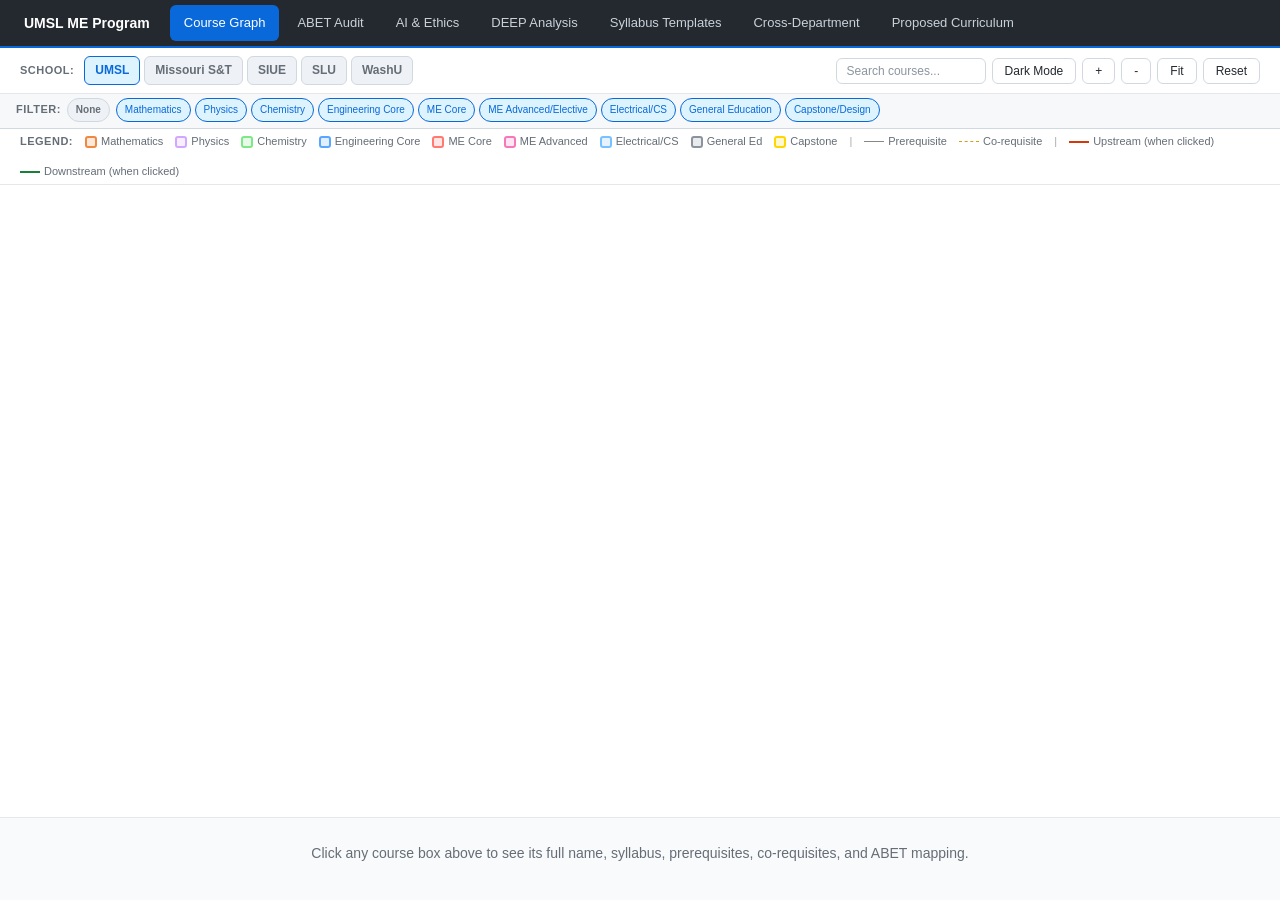
==== commit 3ebd94d3: "Add upstream/downstream link colors and rename to Post-requisites When a course is clicked, prerequi" ====
--- a/index.html
+++ b/index.html
@@ -169,6 +169,8 @@
             opacity: 0.4;
         }
         .link.highlighted { opacity: 0.9; stroke-width: 2; }
+        .link.highlighted-upstream { opacity: 0.95; stroke: #d4380d !important; stroke-width: 2.25; }
+        .link.highlighted-downstream { opacity: 0.95; stroke: #1a7f37 !important; stroke-width: 2.25; }
         .link.dimmed { opacity: 0.05; }
         .link.corequisite {
             stroke-dasharray: 6,4;
@@ -311,6 +313,9 @@
         <span style="color:#aaa;">|</span>
         <span style="display:flex; align-items:center; gap:4px;"><span style="width:20px; height:0; border-top:1.5px solid #888;"></span> Prerequisite</span>
         <span style="display:flex; align-items:center; gap:4px;"><span style="width:20px; height:0; border-top:1.5px dashed #d4a017;"></span> Co-requisite</span>
+        <span style="color:#aaa;">|</span>
+        <span style="display:flex; align-items:center; gap:4px;"><span style="width:20px; height:0; border-top:2px solid #d4380d;"></span> Upstream (when clicked)</span>
+        <span style="display:flex; align-items:center; gap:4px;"><span style="width:20px; height:0; border-top:2px solid #1a7f37;"></span> Downstream (when clicked)</span>
     </div>
     <!-- Graph area -->
     <div id="graph-container">
@@ -359,7 +364,7 @@
             { id: "PHYS2111", label: "PHYS 2111/L", name: "Physics I: Mechanics & Heat", credits: 5, cat: "physics", sem: 2, prereqs: ["MATH1800"], coreqs: [] },
             { id: "GE_HIST", label: "Core Hist/Gov", name: "American History & Government", credits: 3, cat: "gen_ed", sem: 2, prereqs: [], coreqs: [] },
             // Year 2 Fall
-            { id: "EENG2310", label: "EENG 2310", name: "Circuit Analysis I", credits: 3, cat: "electrical", sem: 3, prereqs: ["PHYS2112","MATH2000"], coreqs: [] },
+            { id: "EENG2310", label: "EENG 2310", name: "Circuit Analysis I", credits: 3, cat: "electrical", sem: 3, prereqs: ["PHYS2111","MATH1900"], coreqs: ["MATH2020"] },
             { id: "ENGR2310", label: "ENGR 2310", name: "Statics", credits: 3, cat: "engr_core", sem: 3, prereqs: ["MATH1900","PHYS2111"], coreqs: [] },
             { id: "MATH2000", label: "MATH 2000", name: "Calculus III", credits: 5, cat: "math", sem: 3, prereqs: ["MATH1900"], coreqs: [] },
             { id: "PHYS2112", label: "PHYS 2112/L", name: "Physics II: E&M, Optics", credits: 5, cat: "physics", sem: 3, prereqs: ["PHYS2111","MATH1900"], coreqs: [] },
@@ -875,11 +880,34 @@
             if (d.type === 'corequisite') return isLight ? '#d4a017' : '#ffd700';
             return isLight ? '#57606a' : '#8b949e';
         })
-        .attr('marker-end', 'url(#arrowhead)')
+        .attr('marker-end', d => d.type === 'corequisite' ? null : 'url(#arrowhead)')
         .attr('d', d => {
             const s = positions[d.source];
             const t = positions[d.target];
             if (!s || !t) return '';
+            // Co-requisites in same semester: bracket-style connector on right side of boxes
+            if (d.type === 'corequisite' && Math.abs(s.x - t.x) < 1) {
+                const rightEdge = s.x + NODE_WIDTH;       // right edge of boxes
+                const offset = 18;                         // how far right before turning
+                const sy = s.y + NODE_HEIGHT / 2;          // middle-right of source box
+                const ty = t.y + NODE_HEIGHT / 2;          // middle-right of target box
+                // Path: right of box1 → right offset → vertical to box2 height → left into box2
+                return `M${rightEdge},${sy} L${rightEdge + offset},${sy} L${rightEdge + offset},${ty} L${rightEdge},${ty}`;
+            }
+            // Co-requisites in different semesters: orthogonal step (Z shape)
+            // Always draw from the leftmost box to the rightmost box regardless of
+            // which is "source"/"target" — co-reqs are bidirectional.
+            if (d.type === 'corequisite') {
+                const left  = s.x < t.x ? s : t;
+                const right = s.x < t.x ? t : s;
+                const lx = left.x + NODE_WIDTH;            // right edge of left box
+                const ly = left.y + NODE_HEIGHT / 2;       // middle-right of left
+                const rx = right.x;                        // left edge of right box
+                const ry = right.y + NODE_HEIGHT / 2;      // middle-left of right
+                const midx = (lx + rx) / 2;
+                return `M${lx},${ly} L${midx},${ly} L${midx},${ry} L${rx},${ry}`;
+            }
+            // Prerequisites and cross-semester links: curved spline
             const sx = s.x + NODE_WIDTH;
             const sy = s.y + NODE_HEIGHT / 2;
             const tx = t.x;
@@ -972,11 +1000,26 @@
         .classed('highlighted', d => d.id === course.id)
         .classed('dimmed', d => !related.has(d.id));
 
+    // Upstream subgraph = clicked course + all its prereq ancestors
+    const upstreamSubgraph = new Set([course.id, ...upstream]);
+    // Downstream subgraph = clicked course + all courses that depend on it
+    const downstreamSubgraph = new Set([course.id, ...downstream]);
+
     d3.selectAll('.link')
-        .classed('highlighted', function() {
+        .classed('highlighted', false)
+        .classed('highlighted-upstream', function() {
             const s = this.getAttribute('data-source');
             const t = this.getAttribute('data-target');
-            return related.has(s) && related.has(t);
+            // A link is upstream if BOTH endpoints are in the upstream chain
+            return upstreamSubgraph.has(s) && upstreamSubgraph.has(t);
+        })
+        .classed('highlighted-downstream', function() {
+            const s = this.getAttribute('data-source');
+            const t = this.getAttribute('data-target');
+            // A link is downstream if BOTH endpoints are in the downstream chain
+            // and NOT already in the upstream chain (to avoid the clicked course's own edges being both)
+            const isUp = upstreamSubgraph.has(s) && upstreamSubgraph.has(t);
+            return !isUp && downstreamSubgraph.has(s) && downstreamSubgraph.has(t);
         })
         .classed('dimmed', function() {
             const s = this.getAttribute('data-source');
@@ -1127,10 +1170,10 @@
         html += `</div>`;
     }
 
-    // After-requisites (courses that depend on this one)
+    // Post-requisites (courses that depend on this one)
     const afterReqs = school.courses.filter(c => c.prereqs.includes(course.id) || c.coreqs.includes(course.id));
     if (afterReqs.length > 0) {
-        html += `<div class="detail-label">After-Requisites (courses that need this)</div><div class="detail-value">`;
+        html += `<div class="detail-label">Post-Requisites (courses that need this)</div><div class="detail-value">`;
         afterReqs.forEach(c => {
             html += `<div style="font-size:12px; margin:1px 0; cursor:pointer; color:#1a7f37;" onclick="clickCourseById('${c.id}','${schoolKey}')">&darr; ${c.label} (${c.name})</div>`;
         });
